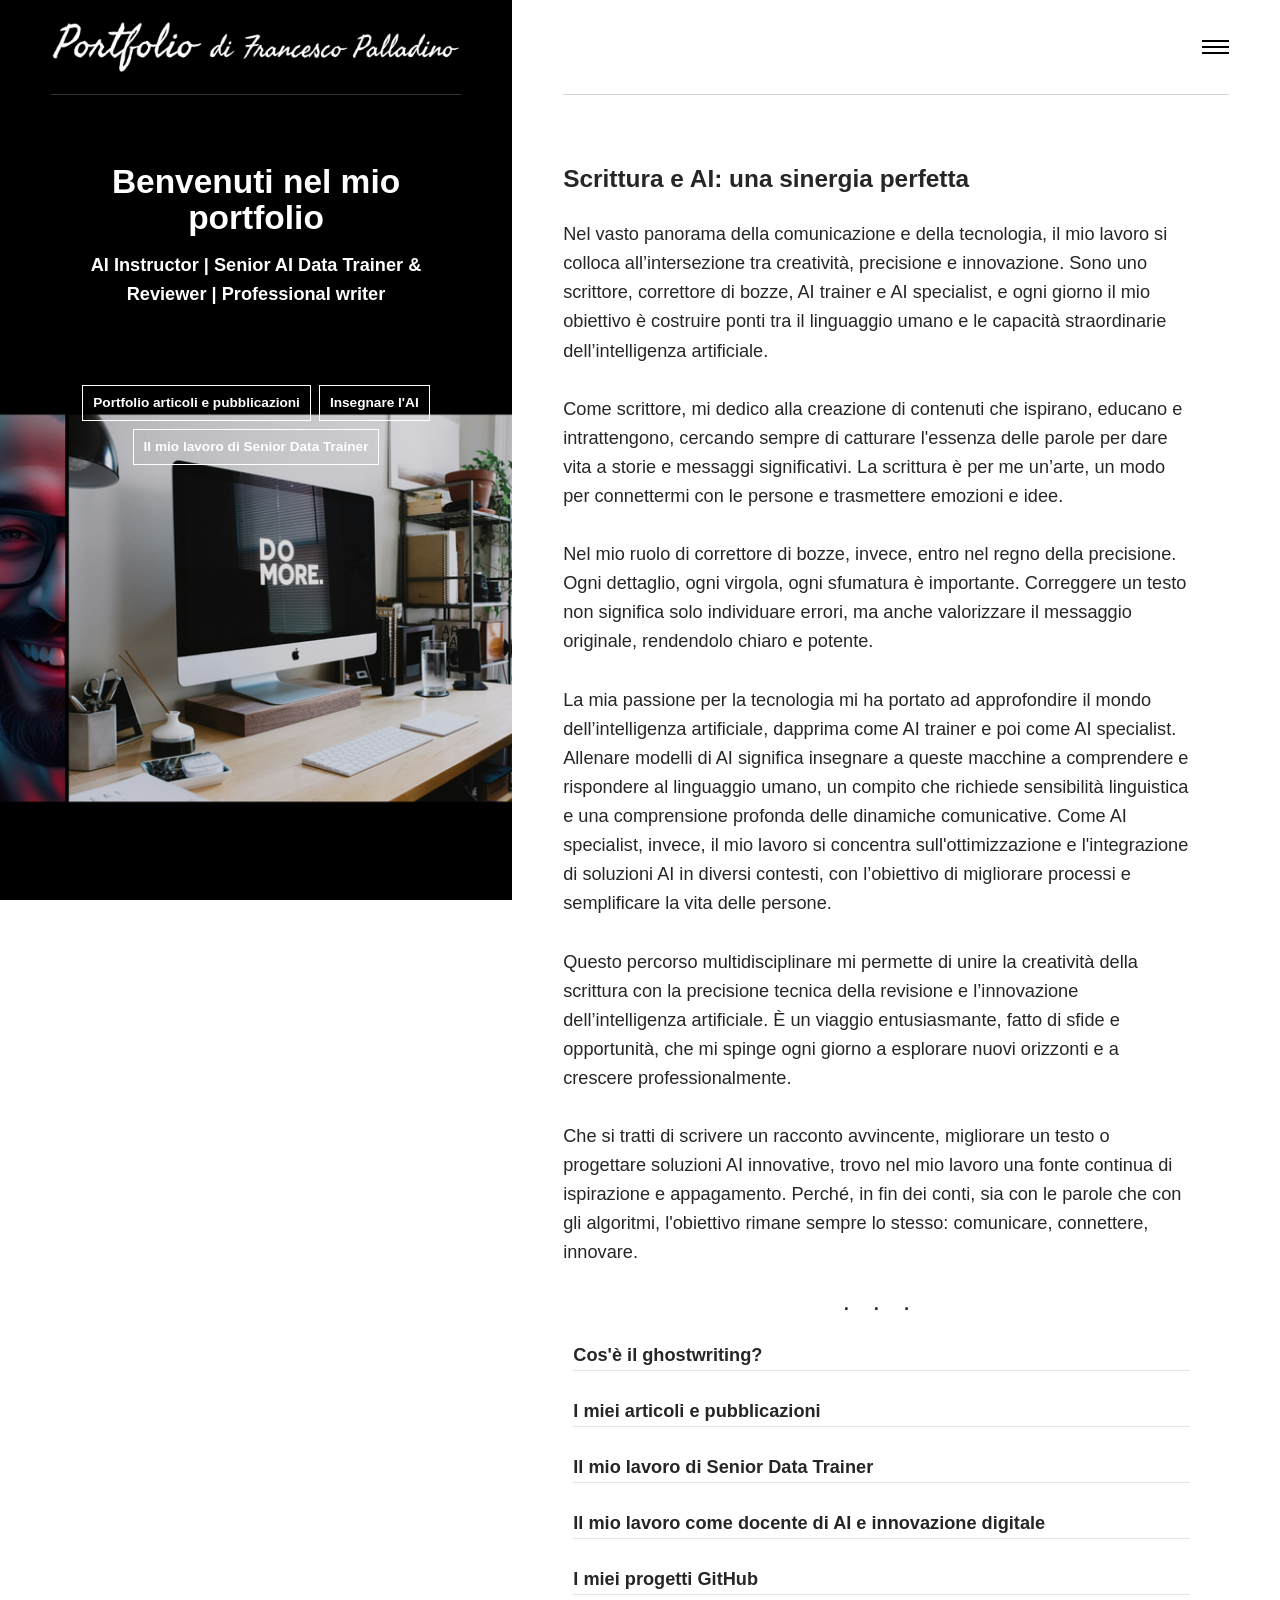
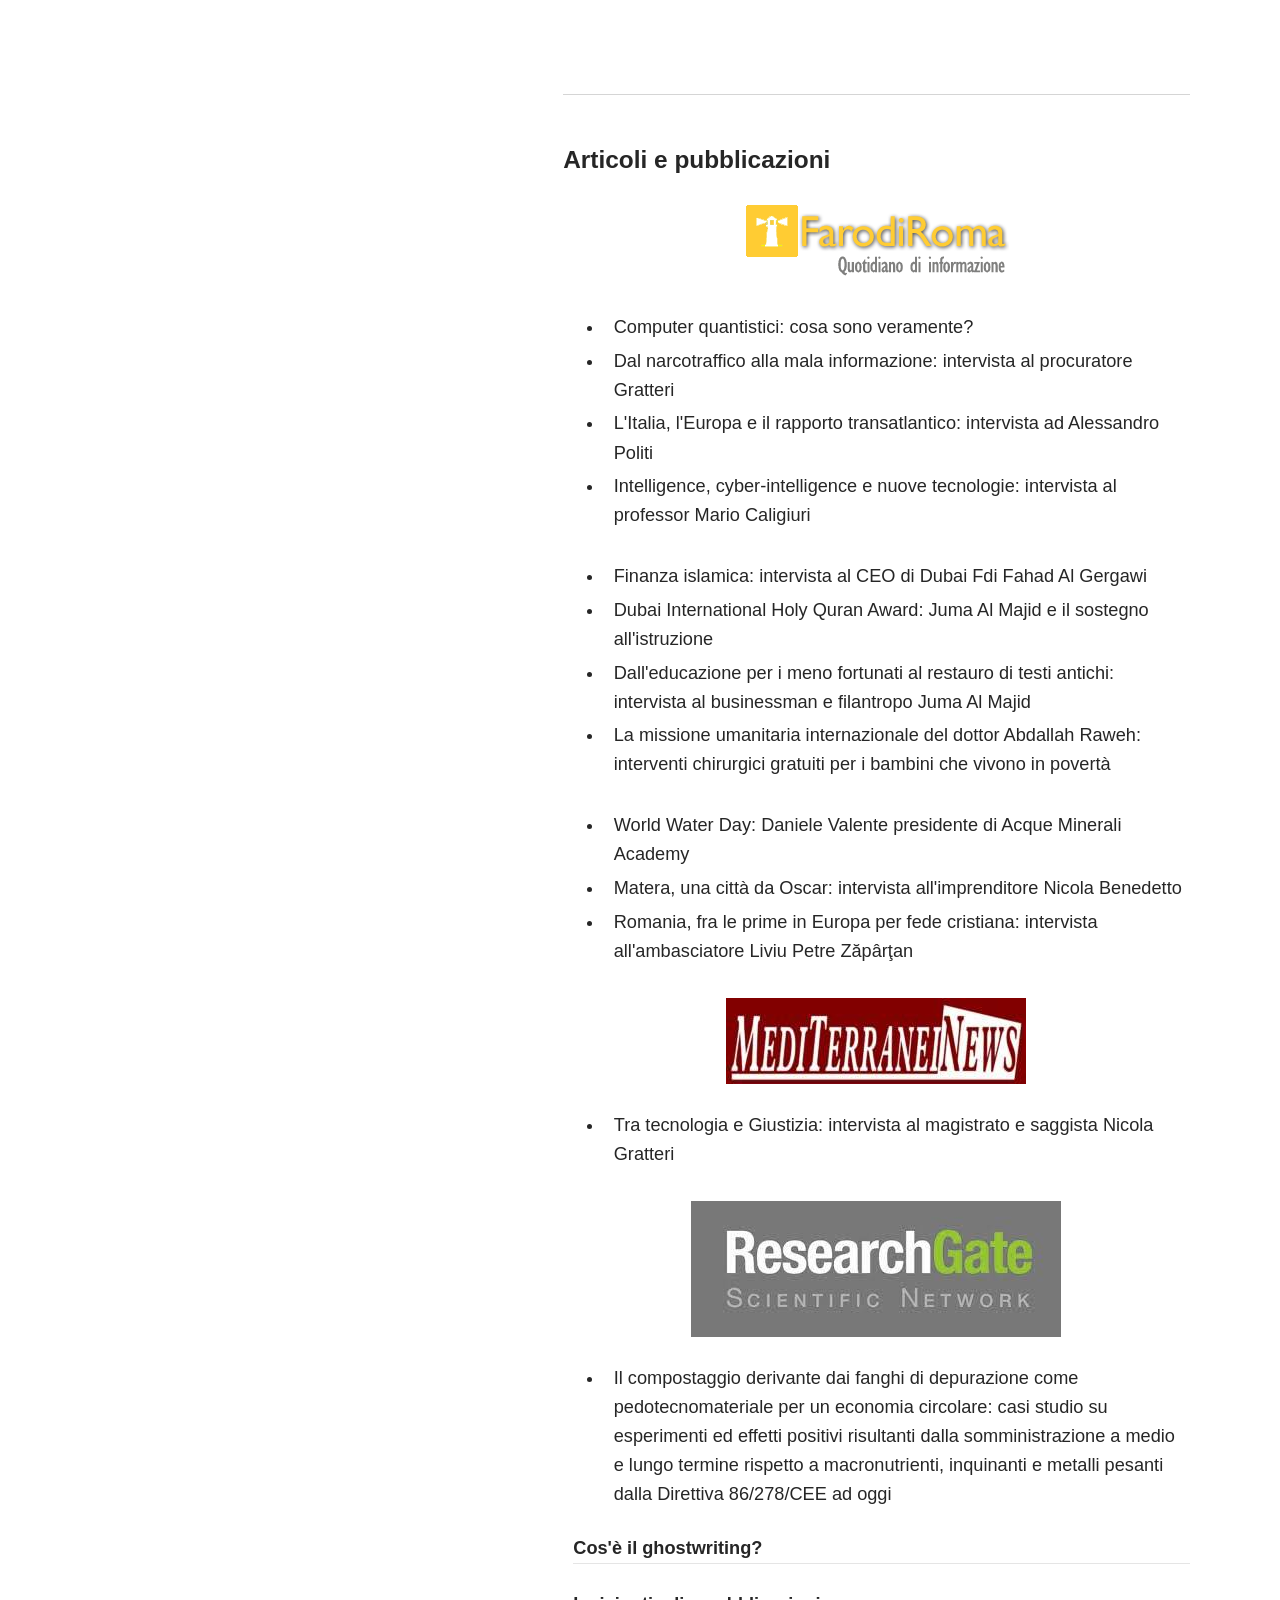
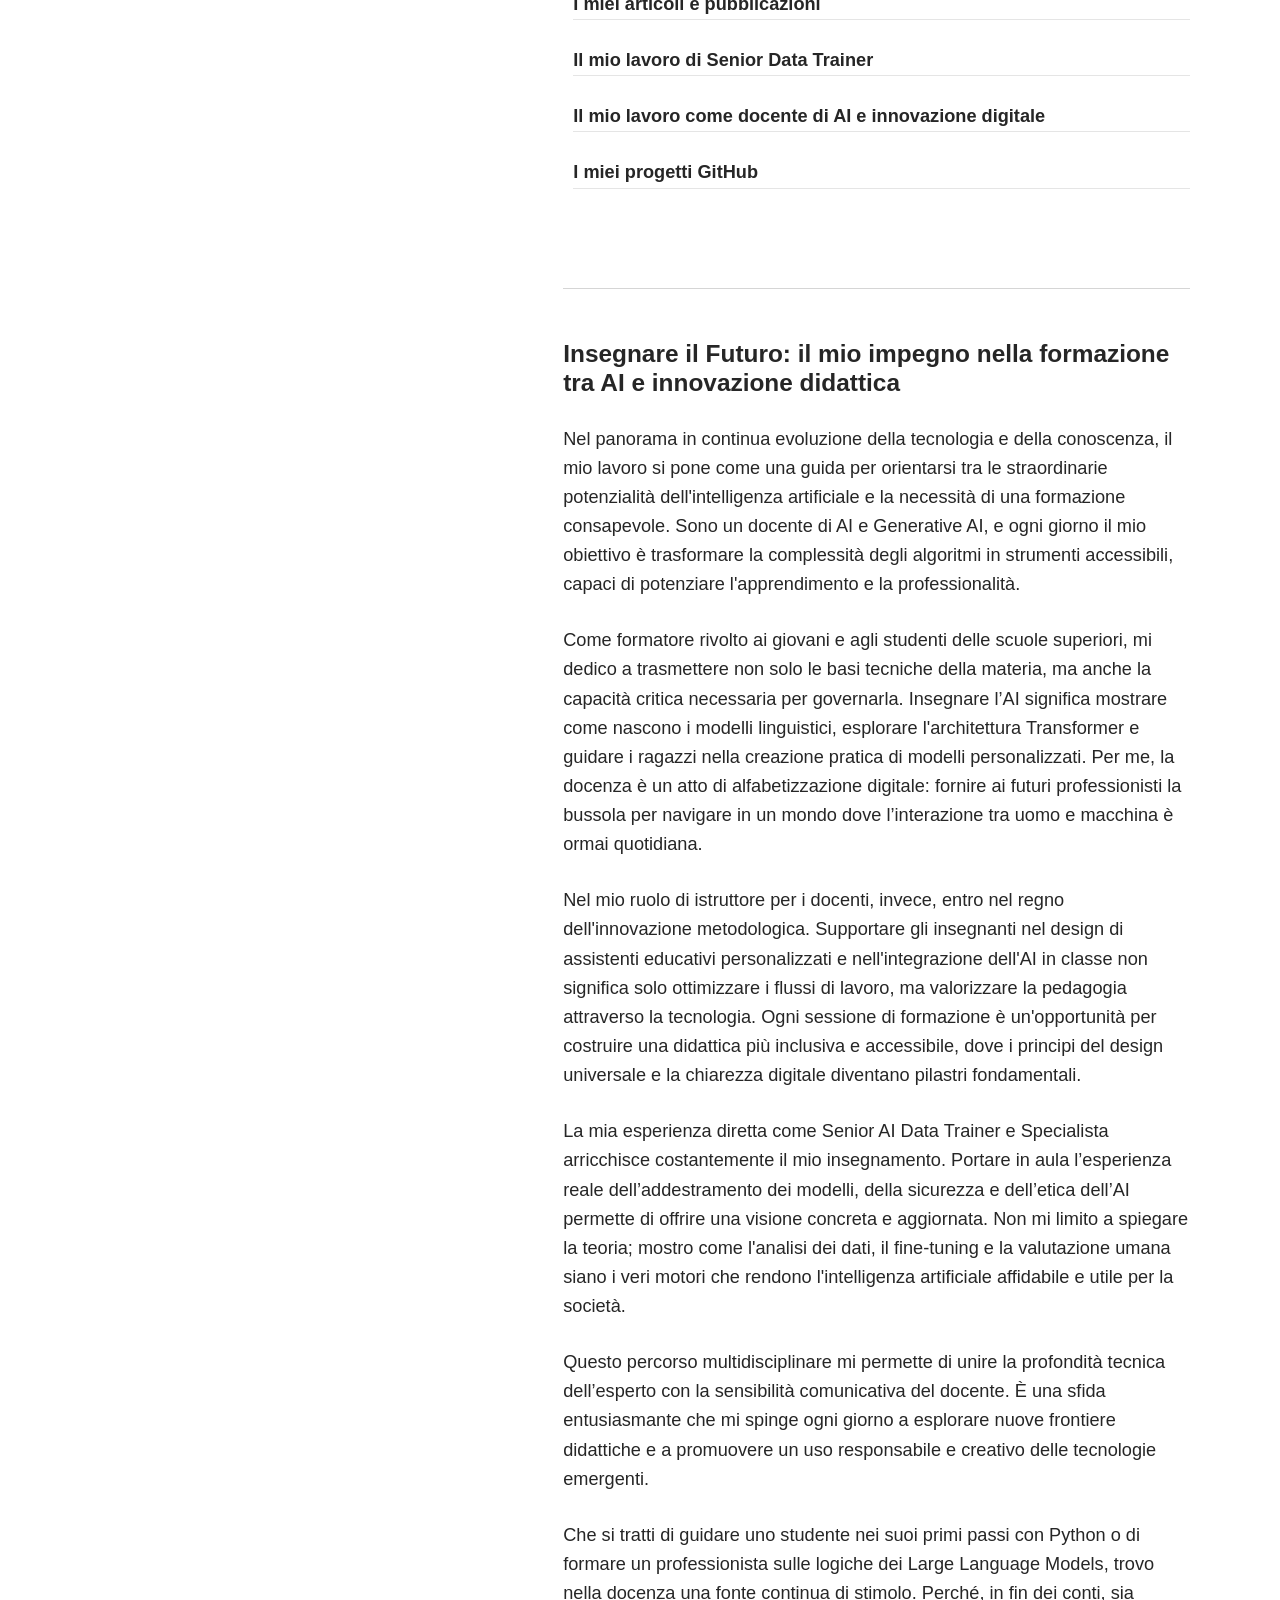
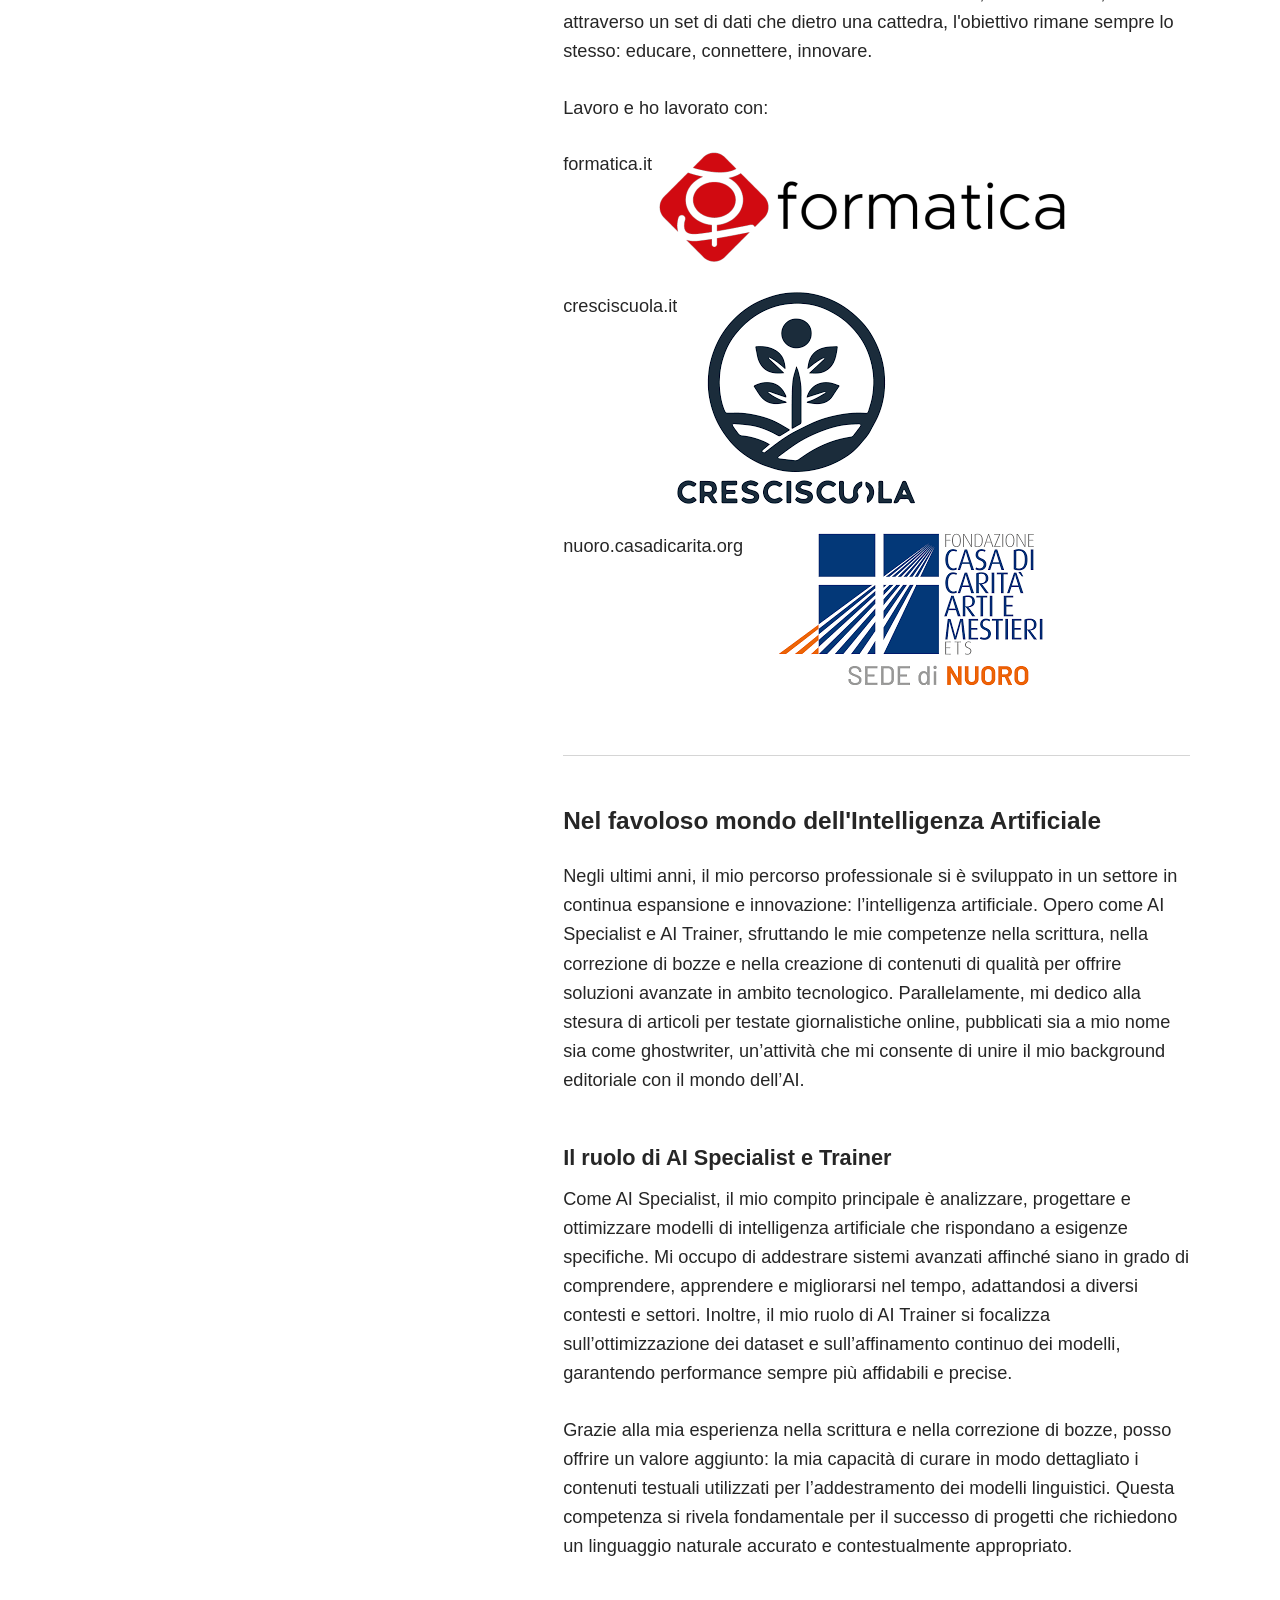
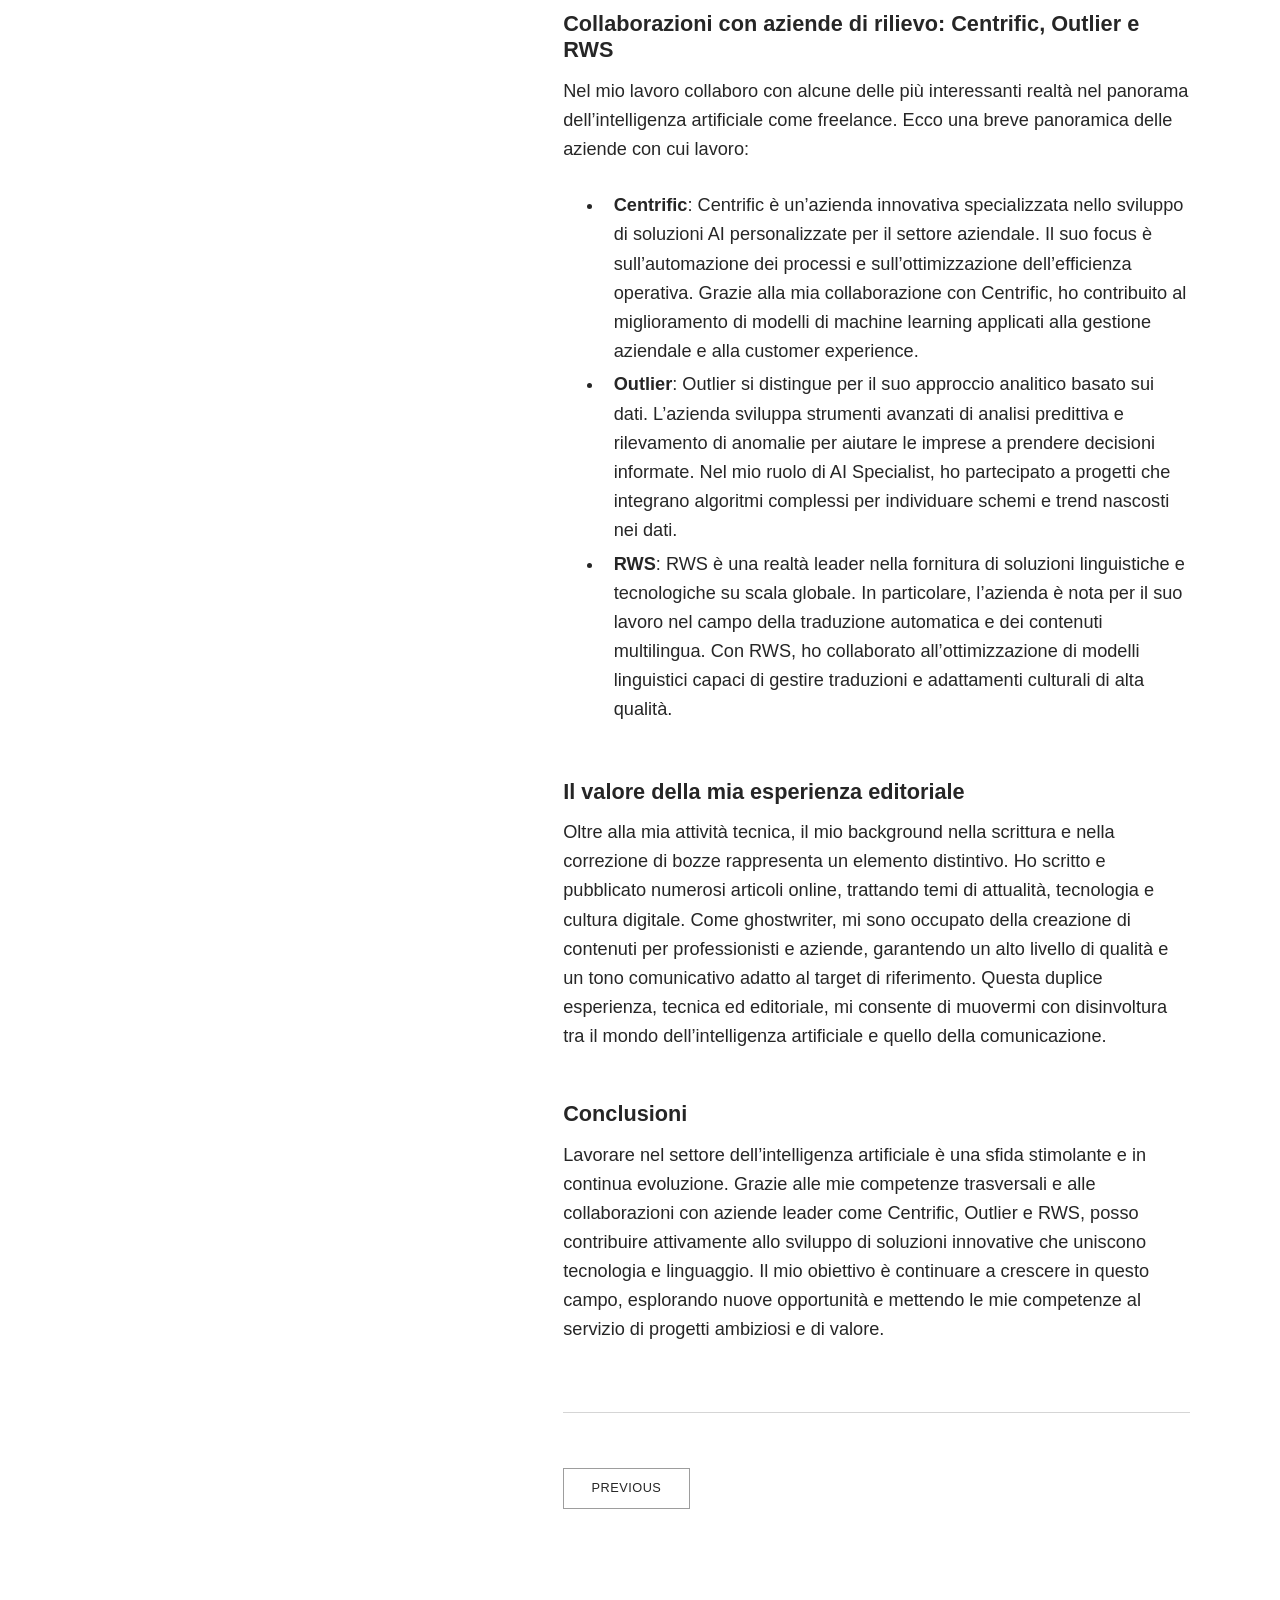
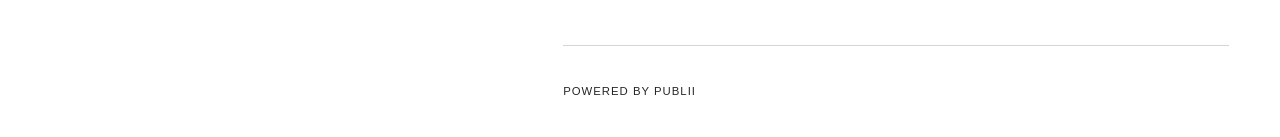
==== index.html @ 1627dfa4 "Updated from Publii" ====
<!DOCTYPE html><html lang="it"><head><meta charset="utf-8"><meta http-equiv="X-UA-Compatible" content="IE=edge"><meta name="viewport" content="width=device-width,initial-scale=1"><title>Portfolio Francesco Palladino</title><meta name="generator" content="Publii Open-Source CMS for Static Site"><link rel="canonical" href="https://francesco-palladino.github.io/francescopalladino/"><link rel="alternate" type="application/atom+xml" href="https://francesco-palladino.github.io/francescopalladino/feed.xml" title="Portfolio Francesco Palladino - RSS"><link rel="alternate" type="application/json" href="https://francesco-palladino.github.io/francescopalladino/feed.json" title="Portfolio Francesco Palladino - JSON"><meta property="og:title" content="Portfolio Francesco Palladino"><meta property="og:image" content="https://francesco-palladino.github.io/francescopalladino/media/website/Logo-2-1024x149.png"><meta property="og:image:width" content="1024"><meta property="og:image:height" content="149"><meta property="og:site_name" content="Portfolio Francesco Palladino"><meta property="og:description" content=""><meta property="og:url" content="https://francesco-palladino.github.io/francescopalladino/"><meta property="og:type" content="website"><link rel="next" href="https://francesco-palladino.github.io/francescopalladino/page/2/"><link rel="stylesheet" href="https://francesco-palladino.github.io/francescopalladino/assets/css/style.css?v=0205338bff85705026d9f8111a67255d"><script type="application/ld+json">{"@context":"http://schema.org","@type":"Organization","name":"Portfolio Francesco Palladino","logo":"https://francesco-palladino.github.io/francescopalladino/media/website/Logo-2-1024x149.png","url":"https://francesco-palladino.github.io/francescopalladino/"}</script><noscript><style>img[loading] {
                    opacity: 1;
                }</style></noscript><div class="gtranslate_wrapper"></div><script>window.gtranslateSettings = {"default_language":"it","native_language_names":true,"detect_browser_language":true,"languages":["it","en"],"wrapper_selector":".gtranslate_wrapper","switcher_horizontal_position":"right","float_switcher_open_direction":"left","alt_flags":{"en":"usa"}}</script><script src="https://cdn.gtranslate.net/widgets/latest/float.js" defer="defer"></script></head><body class="home-template"><div class="container js-container"><nav class="menu"><ul class="navbar__menu"><li><a href="https://francesco-palladino.github.io/francescopalladino/scrittura-e-ai-una-sinergia-perfetta-2.html" target="_self">Scrittura e AI: una sinergia perfetta</a></li><li><a href="https://francesco-palladino.github.io/francescopalladino/articoli.html" target="_self">Articoli e pubblicazioni</a></li></ul></nav><div class="container__content"><header class="top"><div class="top__item"><a class="logo" href="https://francesco-palladino.github.io/francescopalladino/"><img src="https://francesco-palladino.github.io/francescopalladino/media/website/Logo-2-1024x149.png" alt="Portfolio Francesco Palladino" width="1024" height="149"></a></div><div class="top__item top__item--right"><button class="menu-toggle js-menu-toggle" aria-label="Menu" aria-expanded="false"><span class="menu-toggle-box"><span class="menu-toggle-inner">Menu</span></span></button></div></header><main class="main"><div class="main__left"><figure class="hero"><img src="https://francesco-palladino.github.io/francescopalladino/media/website/bestie.png" srcset="https://francesco-palladino.github.io/francescopalladino/media/website/responsive/bestie-xs.png 300w, https://francesco-palladino.github.io/francescopalladino/media/website/responsive/bestie-sm.png 480w, https://francesco-palladino.github.io/francescopalladino/media/website/responsive/bestie-md.png 768w, https://francesco-palladino.github.io/francescopalladino/media/website/responsive/bestie-lg.png 1024w, https://francesco-palladino.github.io/francescopalladino/media/website/responsive/bestie-xl.png 1280w, https://francesco-palladino.github.io/francescopalladino/media/website/responsive/bestie-2xl.png 1600w" sizes="(min-width: 1800px) 50vw, (min-width: 900px) 40vw, 100vw" loading="eager" width="2600" height="3000" alt=""></figure><header><h1 class="align-center"><strong>Benvenuti nel mio portfolio</strong></h1><p class="align-center"><strong>AI Instructor | Senior AI Data Trainer &amp; Reviewer | Professional writer</strong></p><p class="align-center"> </p><div class="hero-btn-row"><a href="/articoli/" class="hero-outline-btn"><strong>Portfolio articoli e pubblicazioni</strong> </a><a href="/insegnare-il-futuro-il-mio-impegno-nella-formazione-tra-ai-e-innovazione-didattica/" class="hero-outline-btn"><strong>Insegnare l'AI</strong> </a><a href="/nel-favoloso-mondo-dellintelligenza-artificiale/" class="hero-outline-btn"><strong>Il mio lavoro di Senior Data Trainer</strong></a></div></header></div><div class="main__right feed"><div><article class="feed__item"><header><h2><a href="https://francesco-palladino.github.io/francescopalladino/scrittura-e-ai-una-sinergia-perfetta-2.html">Scrittura e AI: una sinergia perfetta</a></h2></header><p>Nel vasto panorama della comunicazione e della tecnologia, il mio lavoro si colloca all’intersezione tra creatività, precisione e innovazione. Sono uno scrittore, correttore di bozze, AI trainer e AI specialist, e ogni giorno il mio obiettivo è costruire ponti tra il linguaggio umano e le capacità straordinarie dell’intelligenza artificiale.<br><br>Come scrittore, mi dedico alla creazione di contenuti che ispirano, educano e intrattengono, cercando sempre di catturare l'essenza delle parole per dare vita a storie e messaggi significativi. La scrittura è per me un’arte, un modo per connettermi con le persone e trasmettere emozioni e idee.<br><br>Nel mio ruolo di correttore di bozze, invece, entro nel regno della precisione. Ogni dettaglio, ogni virgola, ogni sfumatura è importante. Correggere un testo non significa solo individuare errori, ma anche valorizzare il messaggio originale, rendendolo chiaro e potente.<br><br>La mia passione per la tecnologia mi ha portato ad approfondire il mondo dell’intelligenza artificiale, dapprima come AI trainer e poi come AI specialist. Allenare modelli di AI significa insegnare a queste macchine a comprendere e rispondere al linguaggio umano, un compito che richiede sensibilità linguistica e una comprensione profonda delle dinamiche comunicative. Come AI specialist, invece, il mio lavoro si concentra sull'ottimizzazione e l'integrazione di soluzioni AI in diversi contesti, con l’obiettivo di migliorare processi e semplificare la vita delle persone.<br><br>Questo percorso multidisciplinare mi permette di unire la creatività della scrittura con la precisione tecnica della revisione e l’innovazione dell’intelligenza artificiale. È un viaggio entusiasmante, fatto di sfide e opportunità, che mi spinge ogni giorno a esplorare nuovi orizzonti e a crescere professionalmente.<br><br>Che si tratti di scrivere un racconto avvincente, migliorare un testo o progettare soluzioni AI innovative, trovo nel mio lavoro una fonte continua di ispirazione e appagamento. Perché, in fin dei conti, sia con le parole che con gli algoritmi, l'obiettivo rimane sempre lo stesso: comunicare, connettere, innovare.</p><hr class="separator separator--dots"><div><div class="pubblicazioni-list"><ul><li><a href="/il-mondo-del-ghostwriting/">Cos'è il ghostwriting?</a></li><li><a href="/articoli/">I miei articoli e pubblicazioni</a></li><li><a href="/nel-favoloso-mondo-dellintelligenza-artificiale/">Il mio lavoro di Senior Data Trainer</a></li><li><a href="/insegnare-il-futuro-il-mio-impegno-nella-formazione-tra-ai-e-innovazione-didattica/">Il mio lavoro come docente di AI e innovazione digitale<li><a href="/progetti/">I miei progetti GitHub</a></li></a></li></ul></div></div></article><article class="feed__item"><header><h2><a href="https://francesco-palladino.github.io/francescopalladino/articoli.html">Articoli e pubblicazioni</a></h2></header><figure class="post__image post__image--center"><img loading="lazy" src="https://francesco-palladino.github.io/francescopalladino/media/posts/2/faro-2.png" height="84" width="266" alt="" sizes="(min-width: 1500px) calc(7.87vw + 610px), (min-width: 900px) calc(44.48vw + 68px), (min-width: 780px) calc(8vw + 604px), calc(84.35vw + 23px)" srcset="https://francesco-palladino.github.io/francescopalladino/media/posts/2/responsive/faro-2-xs.png 300w, https://francesco-palladino.github.io/francescopalladino/media/posts/2/responsive/faro-2-sm.png 480w, https://francesco-palladino.github.io/francescopalladino/media/posts/2/responsive/faro-2-md.png 768w"></figure><ul><li><a href="https://www.farodiroma.it/computer-quantistici-cosa-sono-veramente%e2%80%8b-di-margherita-chiara-immordino-tedesco-e-francesco-palladino/" target="_blank">Computer quantistici: cosa sono veramente?</a></li><li><a href="https://www.farodiroma.it/tecnologia-e-giustizia-dal-narcotraffico-alla-mala-informazione-intervista-al-procuratore-gratteri/" target="_blank">Dal narcotraffico alla mala informazione: intervista al procuratore Gratteri</a></li><li><a href="https://www.farodiroma.it/litalia-leuropa-ed-il-rapporto-transatlantico-intervista-al-professor-alessandro-politi/" target="_blank">L'Italia, l'Europa e il rapporto transatlantico: intervista ad Alessandro Politi</a></li><li><a href="https://www.farodiroma.it/il-web-l-intelligence-e-le-nuove-tecnologie/" target="_blank">Intelligence,&nbsp;cyber-intelligence e nuove tecnologie: intervista al professor Mario Caligiuri</a></li></ul><ul><li><a href="https://www.farodiroma.it/la-finanza-islamica-a-servizio-degli-ultimi-del-mondo-parla-il-ceo-di-dubai-fdi-fahad-al-gergawi-di-m-c-immordino-tedesco-e-f-palladino/" target="_blank">Finanza islamica: intervista al CEO di Dubai Fdi Fahad Al Gergawi</a></li><li><a href="https://www.farodiroma.it/dubai-international-holy-quran-award-juma-al-majid-nominato-personalita-dellanno/" target="_blank">Dubai International Holy Quran Award: Juma Al Majid e il sostegno all'istruzione</a></li><li><a href="https://www.farodiroma.it/dalleducazione-per-i-meno-fortunati-al-recupero-e-restauro-di-testi-antichi-limminente-visita-in-vaticano-di-juma-al-majid-di-margherita-chiara-immordino-tedesco-e-francesco-palladino/" target="_blank">Dall'educazione per i meno fortunati al restauro di testi antichi: intervista al businessman e filantropo Juma Al Majid</a></li><li><a href="https://www.farodiroma.it/ricordare-lincontro-tra-san-francesco-e-il-sultano-con-100-interventi-in-aiuto-dei-meno-fortunati-lincontro-fra-abdallah-raweh-e-papa-francesco/" target="_blank">La missione umanitaria internazionale del dottor&nbsp;Abdallah Raweh: interventi chirurgici gratuiti per i bambini che vivono in povertà</a></li></ul><ul><li><a href="https://www.farodiroma.it/verso-una-nuova-geolpolitica-dellacqua-intervisgta-con-daniele-valente-presidente-della-nuova-acque-minerali-academy/" target="_blank">World Water Day: Daniele Valente&nbsp;presidente di Acque Minerali Academy</a></li><li><a href="https://www.farodiroma.it/matera-2019-una-citta-da-oscar-intervista-allex-assessore-nicola-benedetto-sulle-prospettive-della-capitale-della-cultura/" target="_blank">Matera, una città da Oscar: intervista all'imprenditore Nicola Benedetto</a></li><li><a href="https://www.farodiroma.it/oggi-il-popolo-rumeno-e-fra-i-primi-in-europa-per-fede-cristiana-lambasciatore-liviu-petre-zapartan-racconta-la-visita-del-papa-di-m-c-immordino-tedesco/" target="_blank">Romania, fra le prime in Europa per fede cristiana: intervista all'ambasciatore Liviu Petre Zăpârţan</a></li></ul><figure class="post__image post__image--center"><img loading="lazy" src="https://francesco-palladino.github.io/francescopalladino/media/posts/2/logo-mediterraneinews-1-1-300x86.jpg" height="86" width="300" alt="" sizes="(min-width: 1500px) calc(7.87vw + 610px), (min-width: 900px) calc(44.48vw + 68px), (min-width: 780px) calc(8vw + 604px), calc(84.35vw + 23px)" srcset="https://francesco-palladino.github.io/francescopalladino/media/posts/2/responsive/logo-mediterraneinews-1-1-300x86-xs.jpg 300w, https://francesco-palladino.github.io/francescopalladino/media/posts/2/responsive/logo-mediterraneinews-1-1-300x86-sm.jpg 480w, https://francesco-palladino.github.io/francescopalladino/media/posts/2/responsive/logo-mediterraneinews-1-1-300x86-md.jpg 768w"></figure><ul><li><a href="https://mediterraneinews.it/2019/03/03/intervista-al-procuratore-gratteri-dal-narcotraffico-alla-mala-informazione-tra-tecnologia-e-giustizia/" target="_blank">Tra tecnologia e Giustizia: intervista al magistrato e saggista Nicola Gratteri</a></li></ul><figure class="post__image post__image--center"><img loading="lazy" src="https://francesco-palladino.github.io/francescopalladino/media/posts/2/images-3.jfif" height="136" width="370" alt=""></figure><ul><li><a href="https://www.researchgate.net/publication/[base64]" target="_blank">Il compostaggio derivante dai fanghi di depurazione come pedotecnomateriale per un economia circolare: casi studio su esperimenti ed effetti positivi risultanti dalla somministrazione a medio e lungo termine rispetto a macronutrienti, inquinanti e metalli pesanti dalla Direttiva 86/278/CEE ad oggi</a></li></ul><div><div class="pubblicazioni-list"><ul><li><a href="/il-mondo-del-ghostwriting/">Cos'è il ghostwriting?</a></li><li><a href="/articoli/">I miei articoli e pubblicazioni</a></li><li><a href="/nel-favoloso-mondo-dellintelligenza-artificiale/">Il mio lavoro di Senior Data Trainer</a></li><li><a href="/insegnare-il-futuro-il-mio-impegno-nella-formazione-tra-ai-e-innovazione-didattica/">Il mio lavoro come docente di AI e innovazione digitale<li><a href="/progetti/">I miei progetti GitHub</a></li></a></li></ul></div></div></article><article class="feed__item"><header><h2><a href="https://francesco-palladino.github.io/francescopalladino/insegnare-il-futuro-il-mio-impegno-nella-formazione-tra-ai-e-innovazione-didattica.html">Insegnare il Futuro: il mio impegno nella formazione tra AI e innovazione didattica</a></h2></header><p id="p-rc_366bda677b21f158-25" data-path-to-node="2"><span data-path-to-node="2,1"><span class="citation-27">Nel panorama in continua evoluzione della tecnologia e della conoscenza, il mio lavoro si pone come una guida per orientarsi tra le straordinarie potenzialità dell'intelligenza artificiale e la necessità di una formazione consapevole</span></span><span data-path-to-node="2,3">. </span><span data-path-to-node="2,5"><span class="citation-26">Sono un docente di AI e Generative AI, e ogni giorno il mio obiettivo è trasformare la complessità degli algoritmi in strumenti accessibili, capaci di potenziare l'apprendimento e la professionalità</span></span><span data-path-to-node="2,7">.</span></p><p data-path-to-node="2"><span data-path-to-node="3,1"><span class="citation-25">Come formatore rivolto ai giovani e agli studenti delle scuole superiori, mi dedico a trasmettere non solo le basi tecniche della materia, ma anche la capacità critica necessaria per governarla</span></span><span data-path-to-node="3,3">. </span><span data-path-to-node="3,5"><span class="citation-24">Insegnare l’AI significa mostrare come nascono i modelli linguistici, esplorare l'architettura Transformer e guidare i ragazzi nella creazione pratica di modelli personalizzati</span></span><span data-path-to-node="3,7">. </span><span data-path-to-node="3,9"><span class="citation-23">Per me, la docenza è un atto di alfabetizzazione digitale: fornire ai futuri professionisti la bussola per navigare in un mondo dove l’interazione tra uomo e macchina è ormai quotidiana</span></span><span data-path-to-node="3,11">.</span></p><p data-path-to-node="2"><span data-path-to-node="4,1"><span class="citation-22">Nel mio ruolo di istruttore per i docenti, invece, entro nel regno dell'innovazione metodologica</span></span><span data-path-to-node="4,3">. </span><span data-path-to-node="4,5"><span class="citation-21">Supportare gli insegnanti nel design di assistenti educativi personalizzati e nell'integrazione dell'AI in classe non significa solo ottimizzare i flussi di lavoro, ma valorizzare la pedagogia attraverso la tecnologia</span></span><span data-path-to-node="4,7">. </span><span data-path-to-node="4,9"><span class="citation-20">Ogni sessione di formazione è un'opportunità per costruire una didattica più inclusiva e accessibile, dove i principi del design universale e la chiarezza digitale diventano pilastri fondamentali</span></span><span data-path-to-node="4,11">.</span></p><p data-path-to-node="2"><span data-path-to-node="5,1"><span class="citation-19">La mia esperienza diretta come Senior AI Data Trainer e Specialista arricchisce costantemente il mio insegnamento</span></span><span data-path-to-node="5,3">. </span><span data-path-to-node="5,5"><span class="citation-18">Portare in aula l’esperienza reale dell’addestramento dei modelli, della sicurezza e dell’etica dell’AI permette di offrire una visione concreta e aggiornata</span></span><span data-path-to-node="5,7">. </span><span data-path-to-node="5,9"><span class="citation-17">Non mi limito a spiegare la teoria; mostro come l'analisi dei dati, il fine-tuning e la valutazione umana siano i veri motori che rendono l'intelligenza artificiale affidabile e utile per la società</span></span><span data-path-to-node="5,11">.</span></p><p data-path-to-node="2"><span data-path-to-node="6,1"><span class="citation-16">Questo percorso multidisciplinare mi permette di unire la profondità tecnica dell’esperto con la sensibilità comunicativa del docente</span></span><span data-path-to-node="6,3">. </span><span data-path-to-node="6,5"><span class="citation-15">È una sfida entusiasmante che mi spinge ogni giorno a esplorare nuove frontiere didattiche e a promuovere un uso responsabile e creativo delle tecnologie emergenti</span></span><span data-path-to-node="6,7">.</span></p><p data-path-to-node="2"><span data-path-to-node="7,1"><span class="citation-14">Che si tratti di guidare uno studente nei suoi primi passi con Python o di formare un professionista sulle logiche dei Large Language Models, trovo nella docenza una fonte continua di stimolo</span></span><span data-path-to-node="7,3">. Perché, in fin dei conti, sia attraverso un set di dati che dietro una cattedra, l'obiettivo rimane sempre lo stesso: educare, connettere, innovare.</span></p><p data-path-to-node="2">Lavoro e ho lavorato con:</p><figure class="post__image"><a href="https://formatica.it/" target="_blank" rel="noopener noreferrer">formatica.it</a><img loading="lazy" src="https://francesco-palladino.github.io/francescopalladino/media/posts/9/logo_formatica.png" alt="" width="419" height="115" sizes="(min-width: 1500px) calc(7.87vw + 610px), (min-width: 900px) calc(44.48vw + 68px), (min-width: 780px) calc(8vw + 604px), calc(84.35vw + 23px)" srcset="https://francesco-palladino.github.io/francescopalladino/media/posts/9/responsive/logo_formatica-xs.png 300w, https://francesco-palladino.github.io/francescopalladino/media/posts/9/responsive/logo_formatica-sm.png 480w, https://francesco-palladino.github.io/francescopalladino/media/posts/9/responsive/logo_formatica-md.png 768w"></figure><figure class="post__image"><a href="https://cresciscuola.it/" target="_blank" rel="noopener noreferrer">cresciscuola.it</a><img loading="lazy" src="https://francesco-palladino.github.io/francescopalladino/media/posts/9/images.png" alt="" width="238" height="212" sizes="(min-width: 1500px) calc(7.87vw + 610px), (min-width: 900px) calc(44.48vw + 68px), (min-width: 780px) calc(8vw + 604px), calc(84.35vw + 23px)" srcset="https://francesco-palladino.github.io/francescopalladino/media/posts/9/responsive/images-xs.png 300w, https://francesco-palladino.github.io/francescopalladino/media/posts/9/responsive/images-sm.png 480w, https://francesco-palladino.github.io/francescopalladino/media/posts/9/responsive/images-md.png 768w">    </figure><figure class="post__image"><a href="https://www.nuoro.casadicarita.org/" target="_blank" rel="noopener noreferrer">nuoro.casadicarita.org</a><span style="font-size: inherit;"> </span><img loading="lazy" style="font-size: inherit;" src="https://francesco-palladino.github.io/francescopalladino/media/posts/9/images-1.png" alt="" width="325" height="155" sizes="(min-width: 1500px) calc(7.87vw + 610px), (min-width: 900px) calc(44.48vw + 68px), (min-width: 780px) calc(8vw + 604px), calc(84.35vw + 23px)" srcset="https://francesco-palladino.github.io/francescopalladino/media/posts/9/responsive/images-1-xs.png 300w, https://francesco-palladino.github.io/francescopalladino/media/posts/9/responsive/images-1-sm.png 480w, https://francesco-palladino.github.io/francescopalladino/media/posts/9/responsive/images-1-md.png 768w"></figure></article><article class="feed__item"><header><h2><a href="https://francesco-palladino.github.io/francescopalladino/nel-favoloso-mondo-dellintelligenza-artificiale.html">Nel favoloso mondo dell&#x27;Intelligenza Artificiale</a></h2></header><p>Negli ultimi anni, il mio percorso professionale si è sviluppato in un settore in continua espansione e innovazione: l’intelligenza artificiale. Opero come AI Specialist e AI Trainer, sfruttando le mie competenze nella scrittura, nella correzione di bozze e nella creazione di contenuti di qualità per offrire soluzioni avanzate in ambito tecnologico. Parallelamente, mi dedico alla stesura di articoli per testate giornalistiche online, pubblicati sia a mio nome sia come ghostwriter, un’attività che mi consente di unire il mio background editoriale con il mondo dell’AI.</p><h3 class="wp-block-heading">Il ruolo di AI Specialist e Trainer</h3><p>Come AI Specialist, il mio compito principale è analizzare, progettare e ottimizzare modelli di intelligenza artificiale che rispondano a esigenze specifiche. Mi occupo di addestrare sistemi avanzati affinché siano in grado di comprendere, apprendere e migliorarsi nel tempo, adattandosi a diversi contesti e settori. Inoltre, il mio ruolo di AI Trainer si focalizza sull’ottimizzazione dei dataset e sull’affinamento continuo dei modelli, garantendo performance sempre più affidabili e precise.</p><p>Grazie alla mia esperienza nella scrittura e nella correzione di bozze, posso offrire un valore aggiunto: la mia capacità di curare in modo dettagliato i contenuti testuali utilizzati per l’addestramento dei modelli linguistici. Questa competenza si rivela fondamentale per il successo di progetti che richiedono un linguaggio naturale accurato e contestualmente appropriato.</p><h3 class="wp-block-heading">Collaborazioni con aziende di rilievo: Centrific, Outlier e RWS</h3><p>Nel mio lavoro collaboro con alcune delle più interessanti realtà nel panorama dell’intelligenza artificiale come freelance. Ecco una breve panoramica delle aziende con cui lavoro:</p><ul class="wp-block-list"><li><strong>Centrific</strong>: Centrific è un’azienda innovativa specializzata nello sviluppo di soluzioni AI personalizzate per il settore aziendale. Il suo focus è sull’automazione dei processi e sull’ottimizzazione dell’efficienza operativa. Grazie alla mia collaborazione con Centrific, ho contribuito al miglioramento di modelli di machine learning applicati alla gestione aziendale e alla customer experience.</li><li><strong>Outlier</strong>: Outlier si distingue per il suo approccio analitico basato sui dati. L’azienda sviluppa strumenti avanzati di analisi predittiva e rilevamento di anomalie per aiutare le imprese a prendere decisioni informate. Nel mio ruolo di AI Specialist, ho partecipato a progetti che integrano algoritmi complessi per individuare schemi e trend nascosti nei dati.</li><li><strong>RWS</strong>: RWS è una realtà leader nella fornitura di soluzioni linguistiche e tecnologiche su scala globale. In particolare, l’azienda è nota per il suo lavoro nel campo della traduzione automatica e dei contenuti multilingua. Con RWS, ho collaborato all’ottimizzazione di modelli linguistici capaci di gestire traduzioni e adattamenti culturali di alta qualità.</li></ul><h3 class="wp-block-heading">Il valore della mia esperienza editoriale</h3><p>Oltre alla mia attività tecnica, il mio background nella scrittura e nella correzione di bozze rappresenta un elemento distintivo. Ho scritto e pubblicato numerosi articoli online, trattando temi di attualità, tecnologia e cultura digitale. Come ghostwriter, mi sono occupato della creazione di contenuti per professionisti e aziende, garantendo un alto livello di qualità e un tono comunicativo adatto al target di riferimento. Questa duplice esperienza, tecnica ed editoriale, mi consente di muovermi con disinvoltura tra il mondo dell’intelligenza artificiale e quello della comunicazione.</p><h3 class="wp-block-heading">Conclusioni</h3><p>Lavorare nel settore dell’intelligenza artificiale è una sfida stimolante e in continua evoluzione. Grazie alle mie competenze trasversali e alle collaborazioni con aziende leader come Centrific, Outlier e RWS, posso contribuire attivamente allo sviluppo di soluzioni innovative che uniscono tecnologia e linguaggio. Il mio obiettivo è continuare a crescere in questo campo, esplorando nuove opportunità e mettendo le mie competenze al servizio di progetti ambiziosi e di valore.</p></article><nav class="pagination desc"><a href="https://francesco-palladino.github.io/francescopalladino/page/2/" class="btn">Previous</a></nav></div></div></main><footer class="footer"><div class="footer__copyright">Powered by Publii</div></footer></div></div><script defer="defer" src="https://francesco-palladino.github.io/francescopalladino/assets/js/scripts.min.js?v=1ea8317abae2e05fa2a65ed7bbff7ba7"></script><script>var images = document.querySelectorAll('img[loading]');

        for (var i = 0; i < images.length; i++) {
            if (images[i].complete) {
                images[i].classList.add('is-loaded');
            } else {
                images[i].addEventListener('load', function () {
                    this.classList.add('is-loaded');
                }, false);
            }
        }</script></body></html>
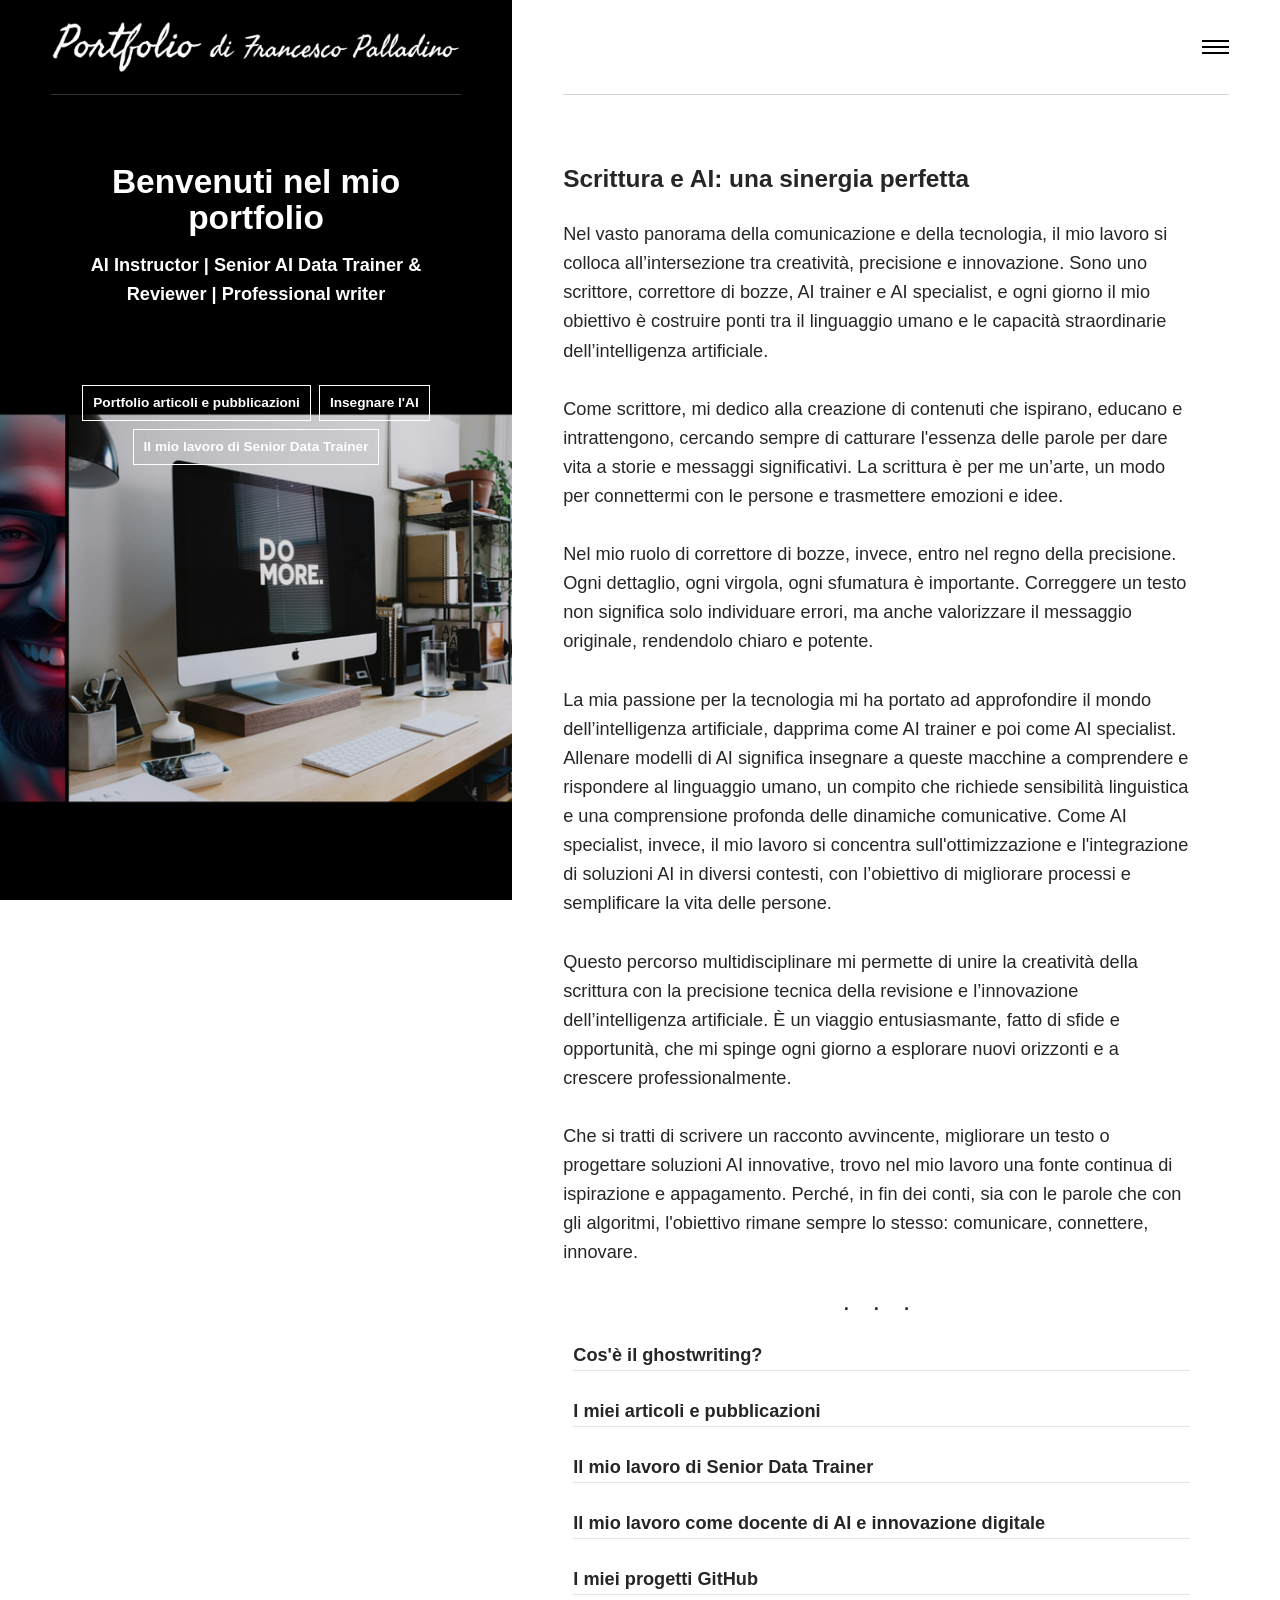
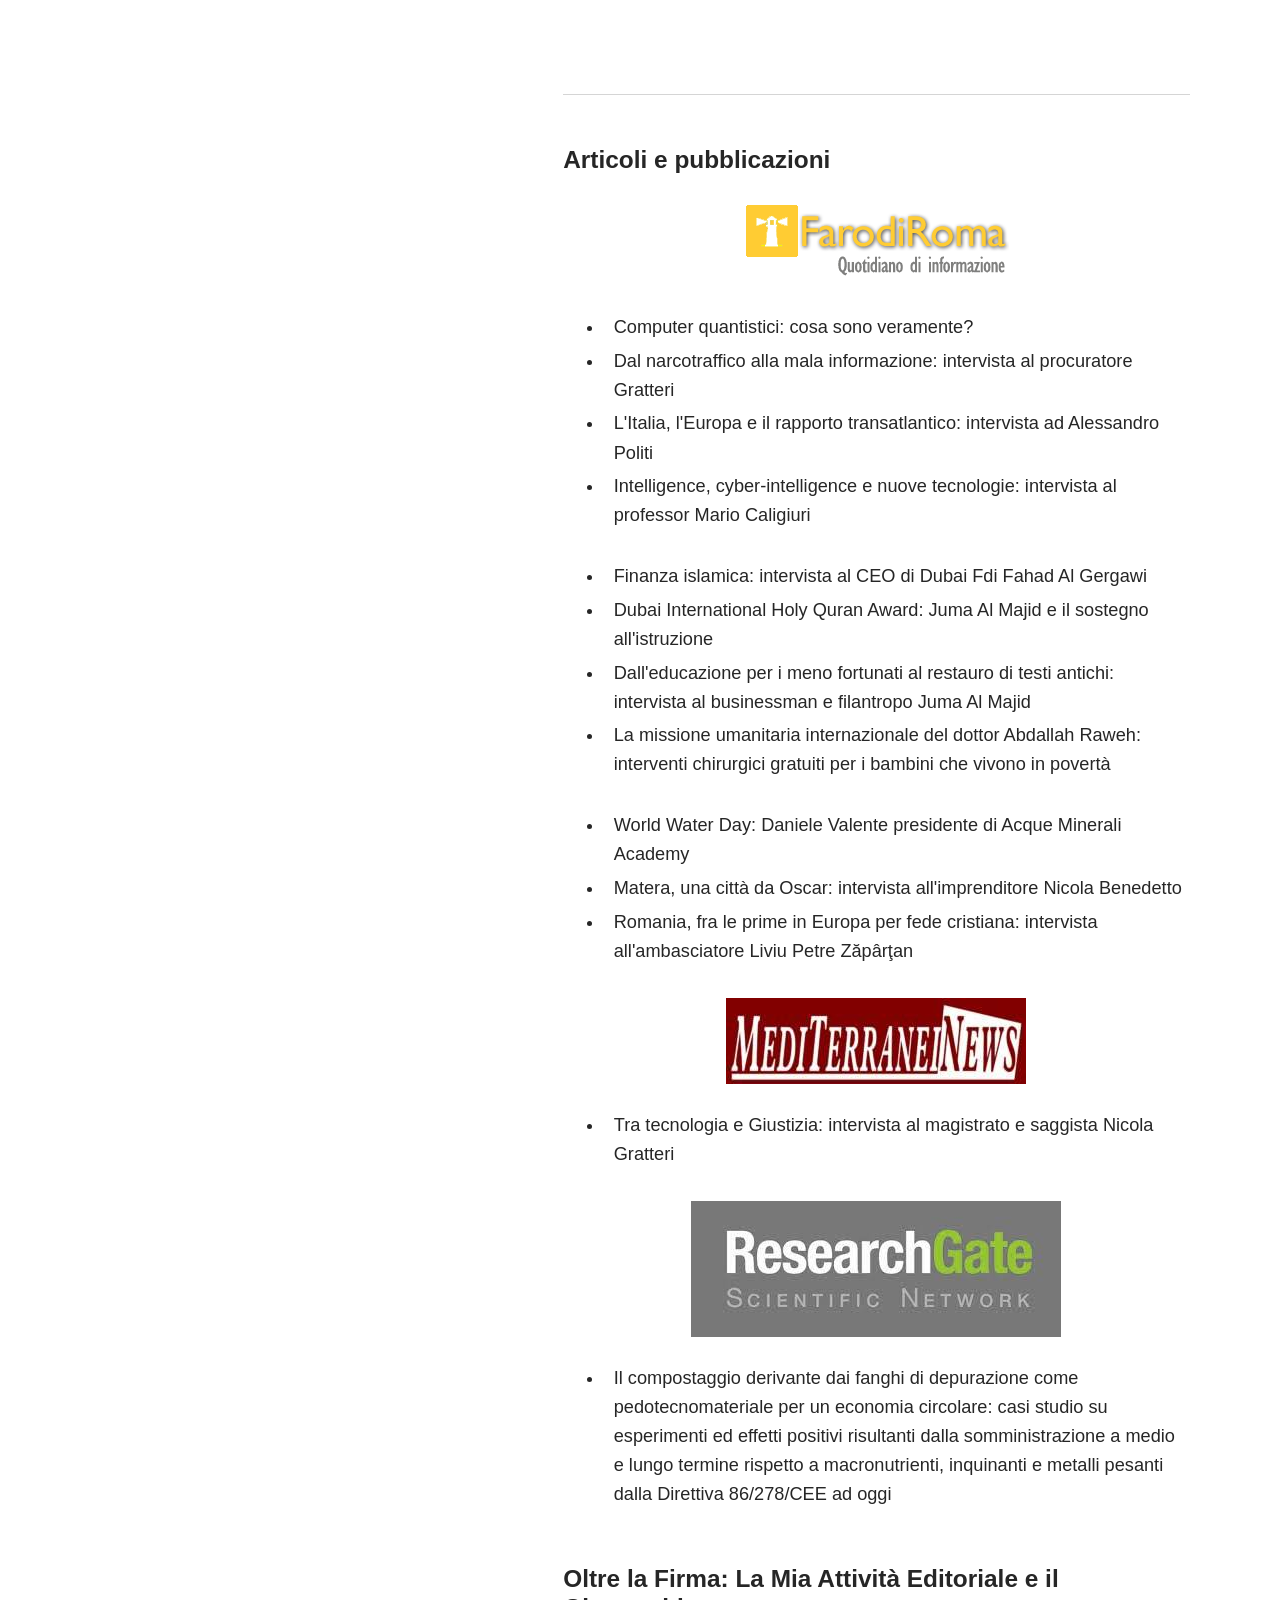
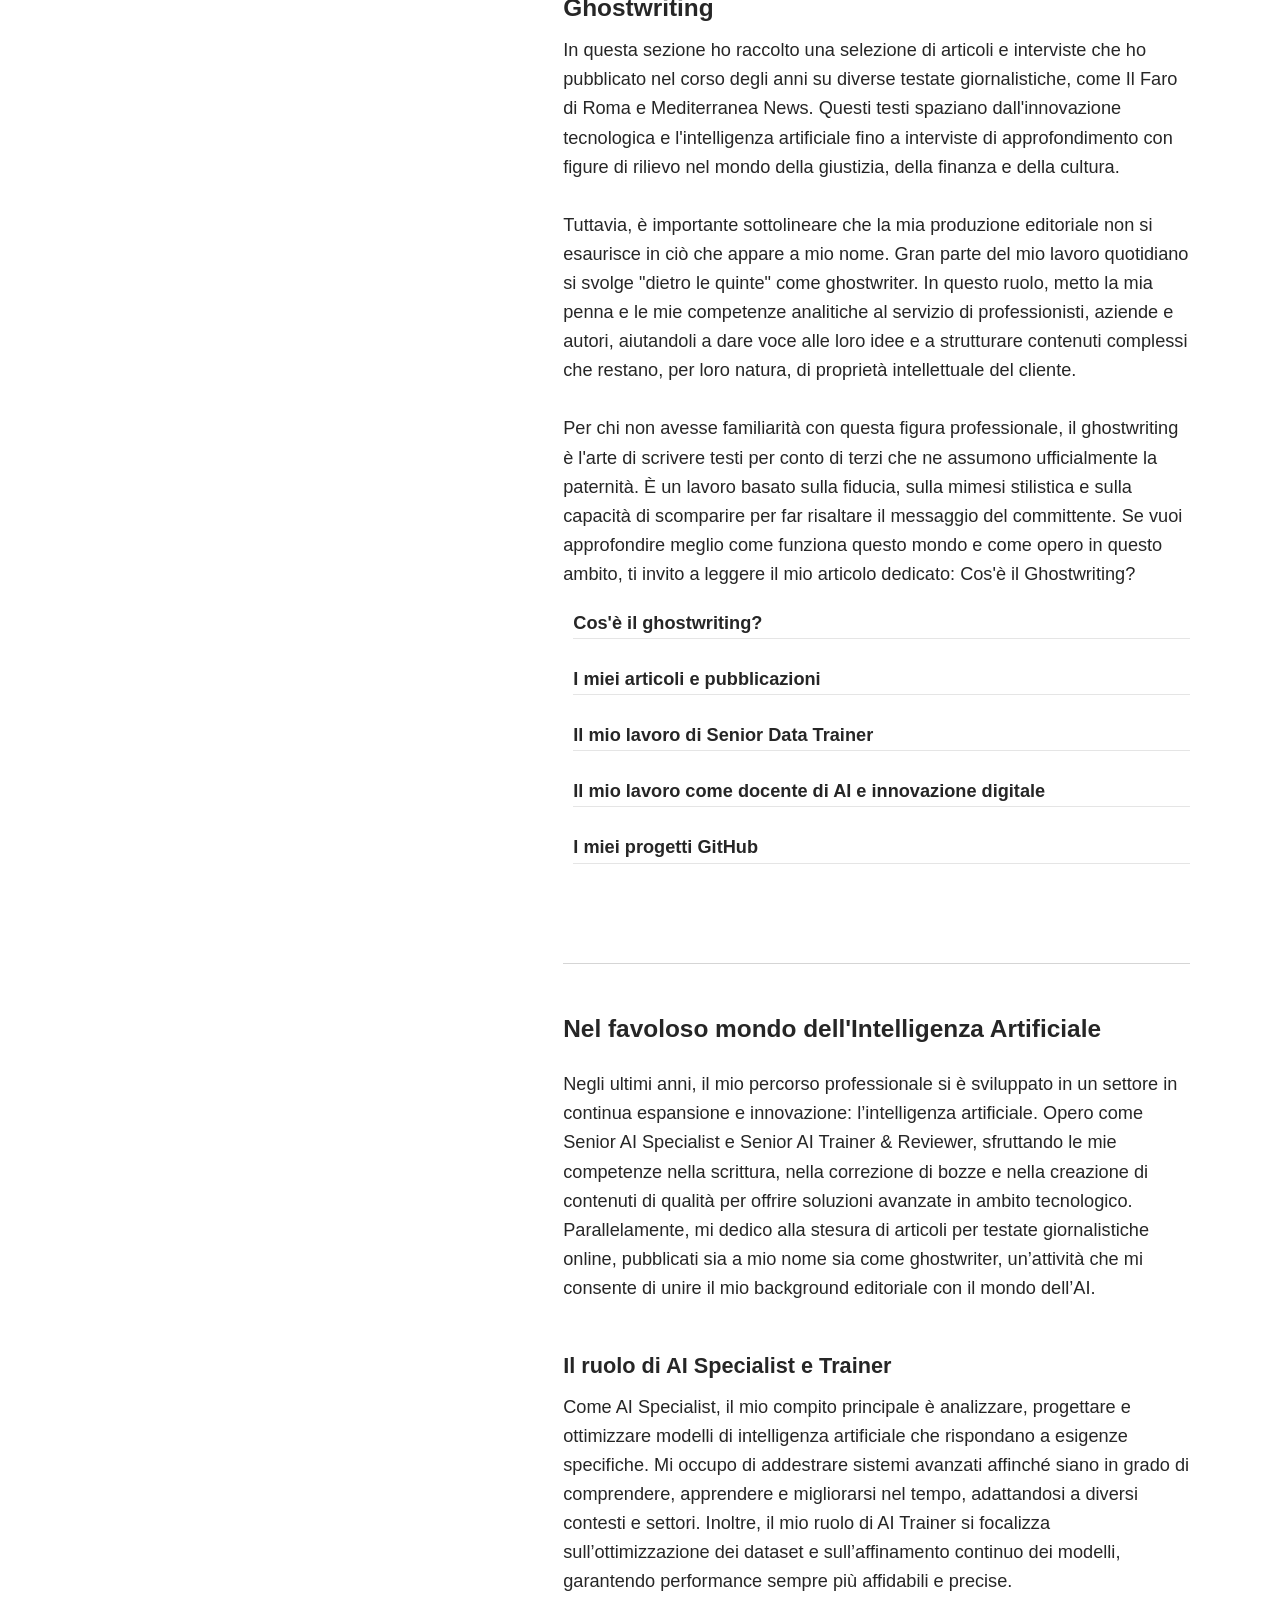
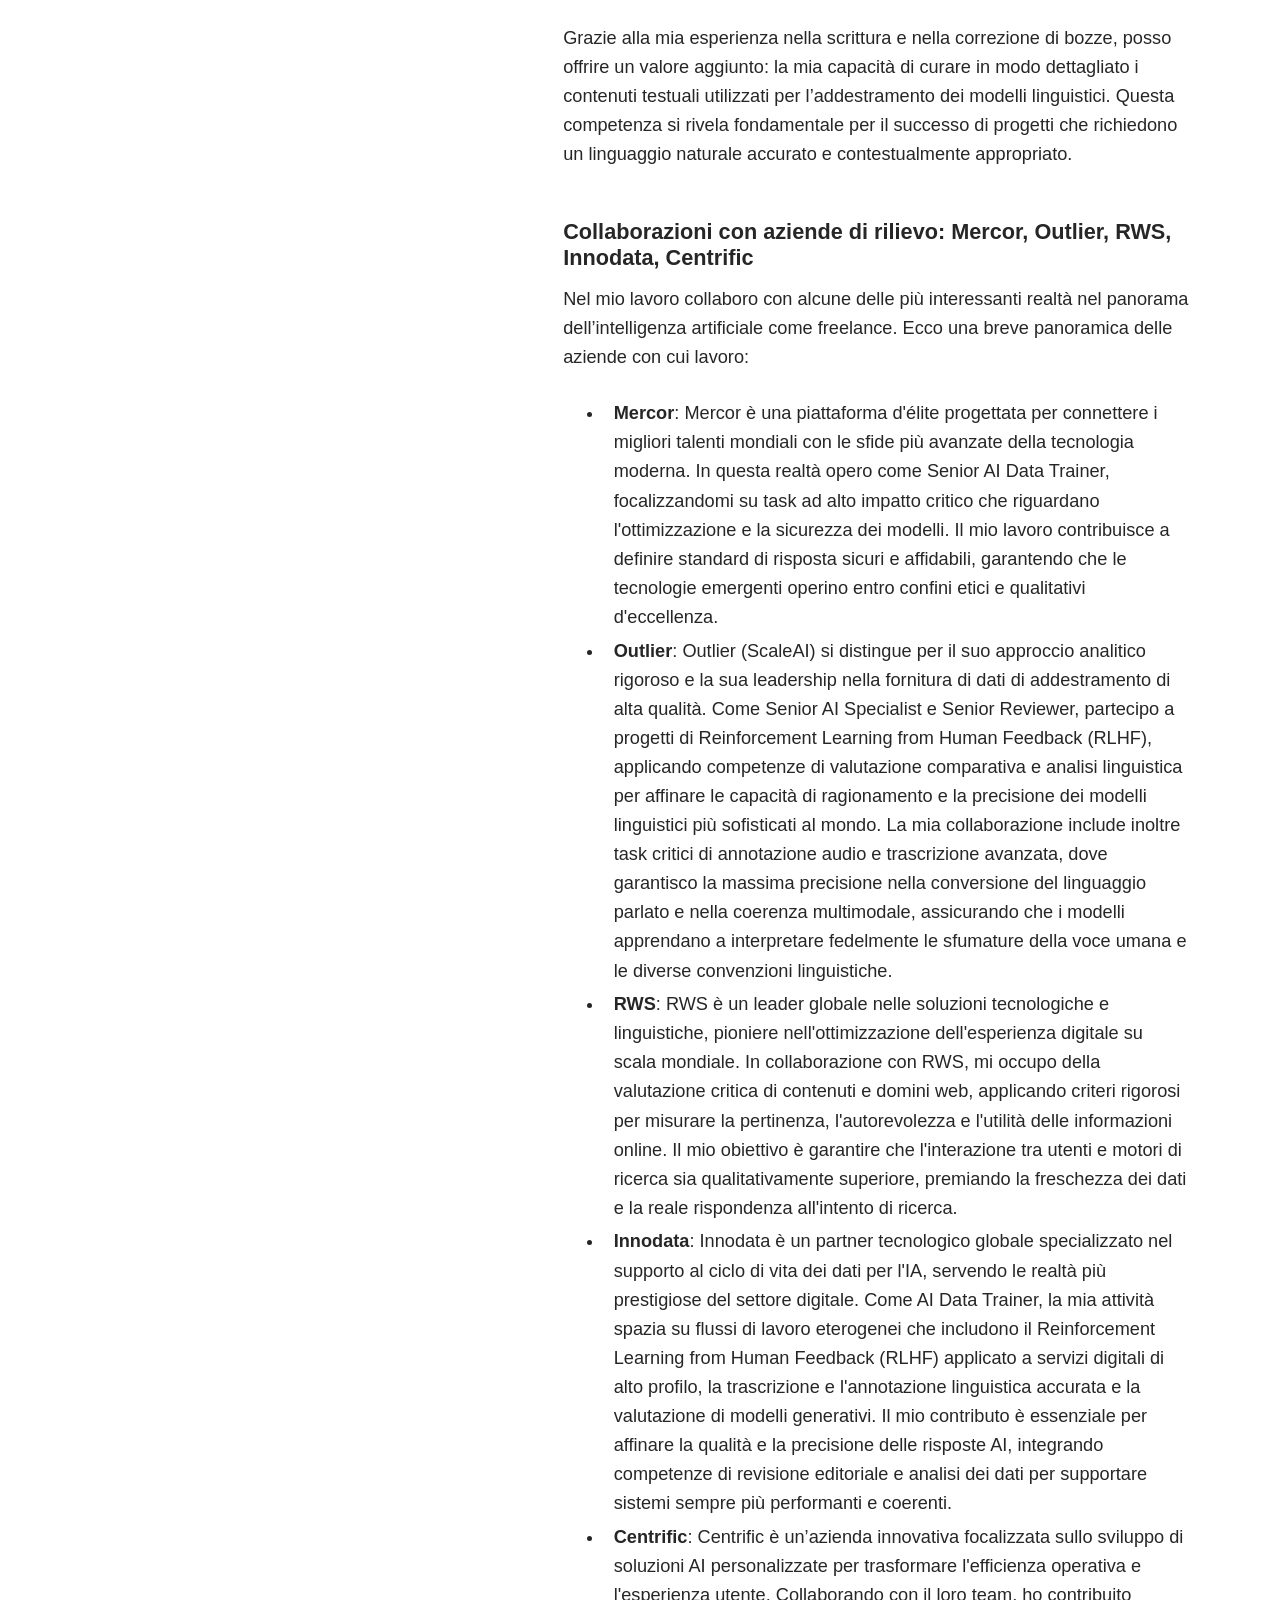
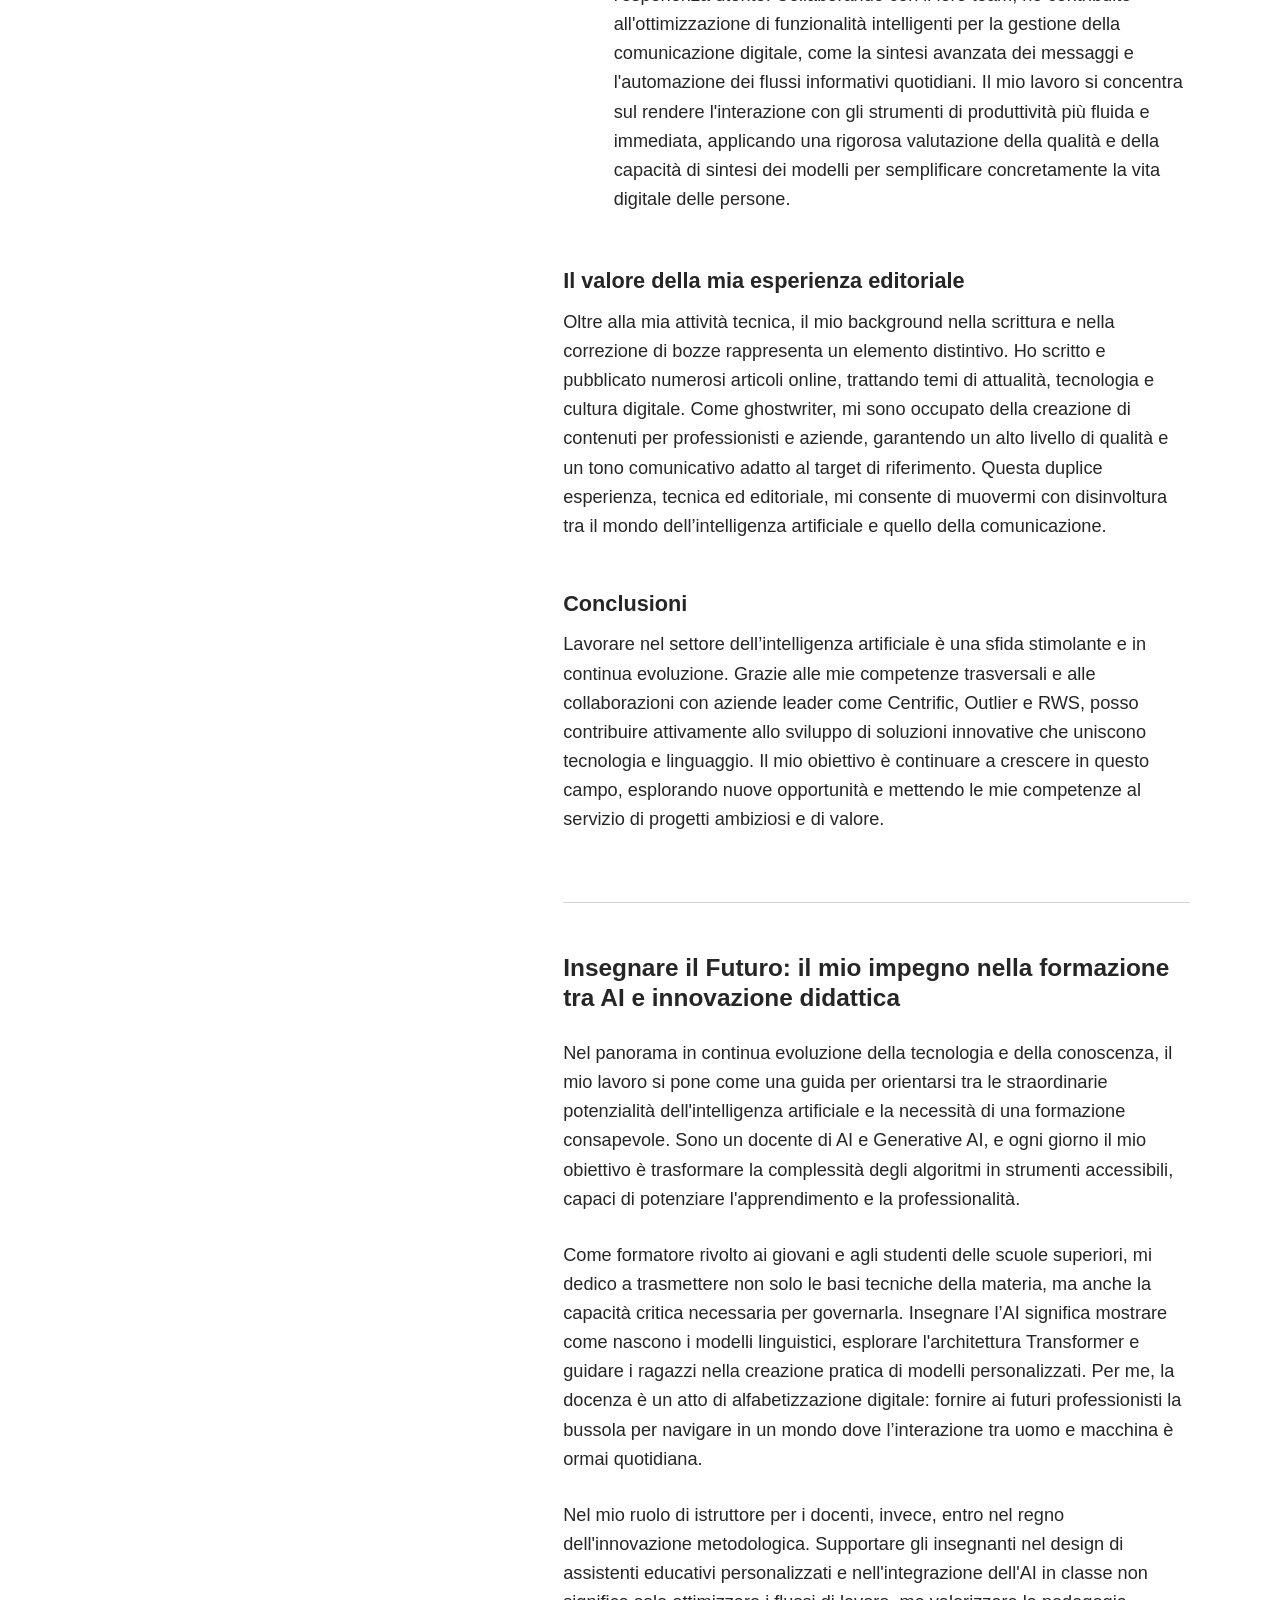
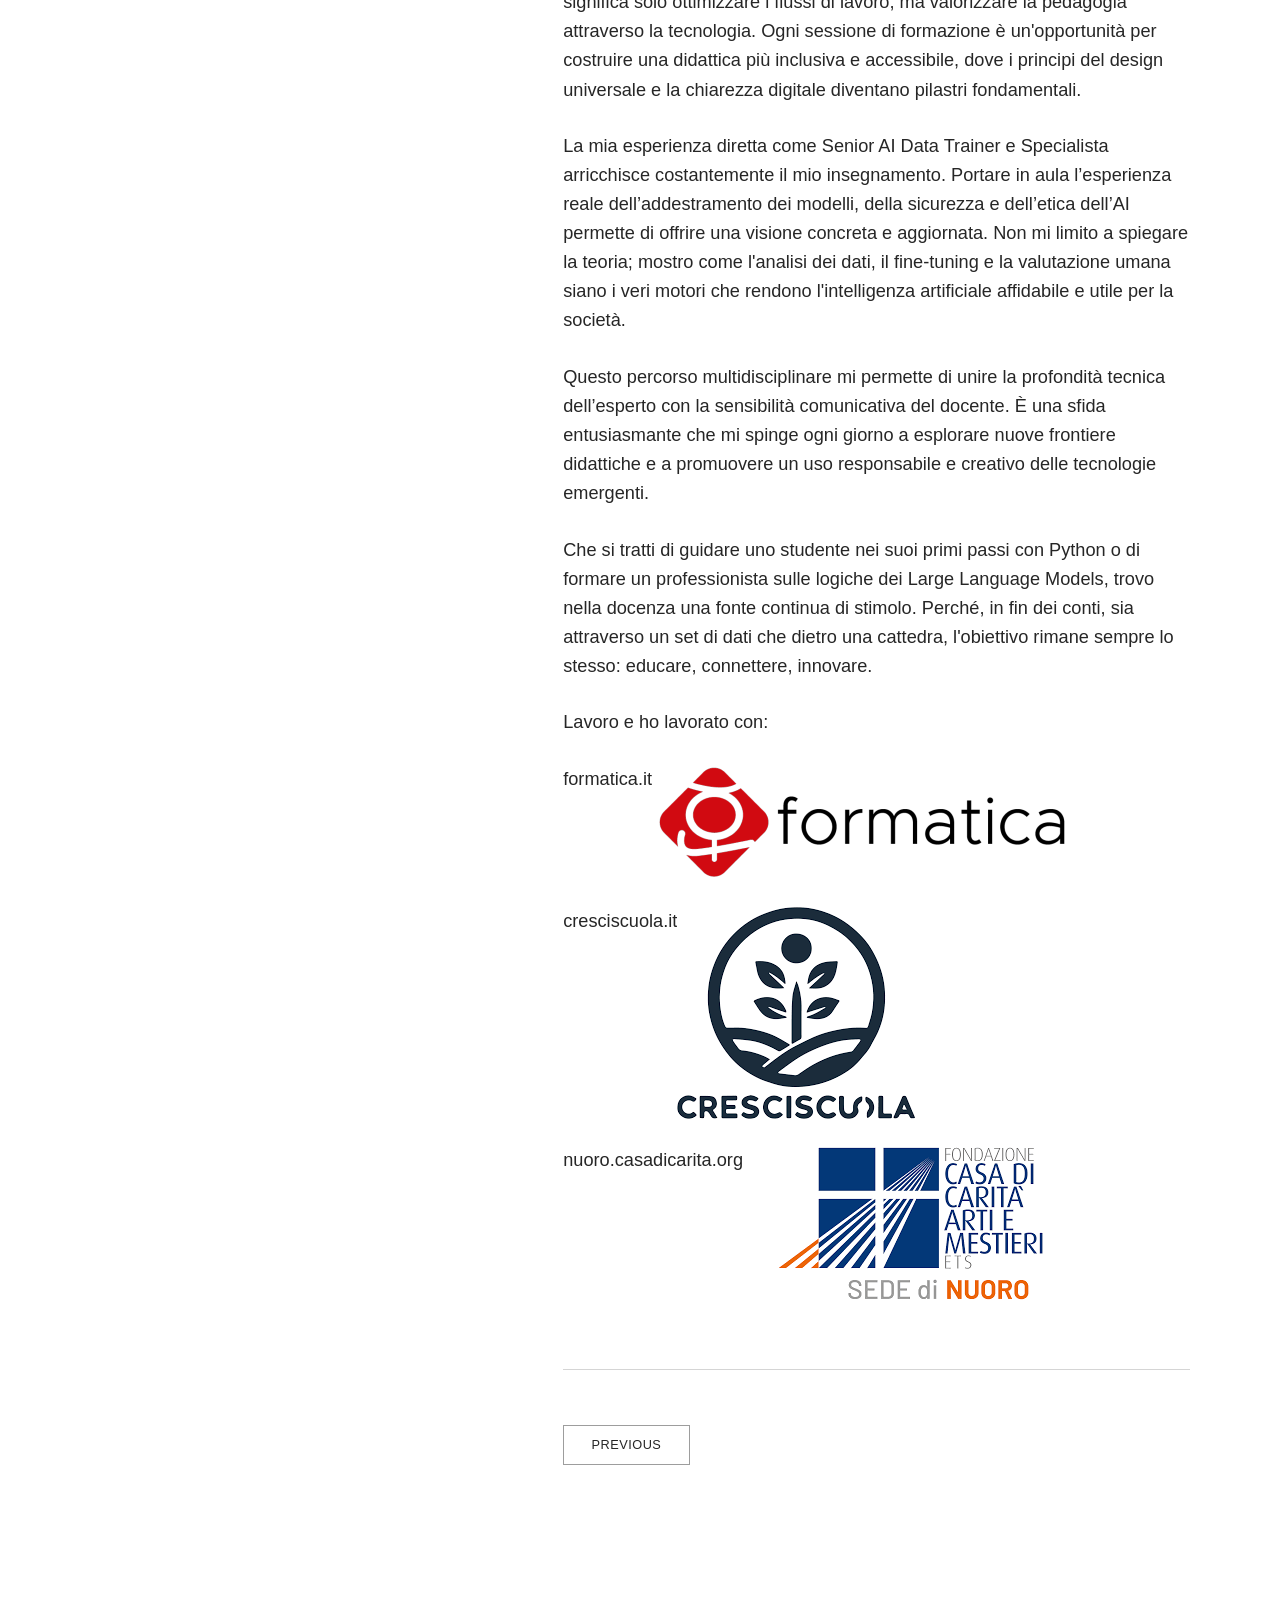
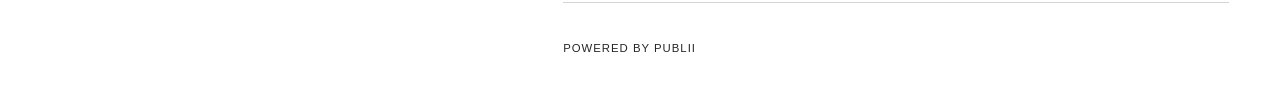
==== commit 1972f782: "Updated from Publii" ====
--- a/index.html
+++ b/index.html
@@ -1,6 +1,6 @@
 <!DOCTYPE html><html lang="it"><head><meta charset="utf-8"><meta http-equiv="X-UA-Compatible" content="IE=edge"><meta name="viewport" content="width=device-width,initial-scale=1"><title>Portfolio Francesco Palladino</title><meta name="generator" content="Publii Open-Source CMS for Static Site"><link rel="canonical" href="https://francesco-palladino.github.io/francescopalladino/"><link rel="alternate" type="application/atom+xml" href="https://francesco-palladino.github.io/francescopalladino/feed.xml" title="Portfolio Francesco Palladino - RSS"><link rel="alternate" type="application/json" href="https://francesco-palladino.github.io/francescopalladino/feed.json" title="Portfolio Francesco Palladino - JSON"><meta property="og:title" content="Portfolio Francesco Palladino"><meta property="og:image" content="https://francesco-palladino.github.io/francescopalladino/media/website/Logo-2-1024x149.png"><meta property="og:image:width" content="1024"><meta property="og:image:height" content="149"><meta property="og:site_name" content="Portfolio Francesco Palladino"><meta property="og:description" content=""><meta property="og:url" content="https://francesco-palladino.github.io/francescopalladino/"><meta property="og:type" content="website"><link rel="next" href="https://francesco-palladino.github.io/francescopalladino/page/2/"><link rel="stylesheet" href="https://francesco-palladino.github.io/francescopalladino/assets/css/style.css?v=0205338bff85705026d9f8111a67255d"><script type="application/ld+json">{"@context":"http://schema.org","@type":"Organization","name":"Portfolio Francesco Palladino","logo":"https://francesco-palladino.github.io/francescopalladino/media/website/Logo-2-1024x149.png","url":"https://francesco-palladino.github.io/francescopalladino/"}</script><noscript><style>img[loading] {
                     opacity: 1;
-                }</style></noscript><div class="gtranslate_wrapper"></div><script>window.gtranslateSettings = {"default_language":"it","native_language_names":true,"detect_browser_language":true,"languages":["it","en"],"wrapper_selector":".gtranslate_wrapper","switcher_horizontal_position":"right","float_switcher_open_direction":"left","alt_flags":{"en":"usa"}}</script><script src="https://cdn.gtranslate.net/widgets/latest/float.js" defer="defer"></script></head><body class="home-template"><div class="container js-container"><nav class="menu"><ul class="navbar__menu"><li><a href="https://francesco-palladino.github.io/francescopalladino/scrittura-e-ai-una-sinergia-perfetta-2.html" target="_self">Scrittura e AI: una sinergia perfetta</a></li><li><a href="https://francesco-palladino.github.io/francescopalladino/articoli.html" target="_self">Articoli e pubblicazioni</a></li></ul></nav><div class="container__content"><header class="top"><div class="top__item"><a class="logo" href="https://francesco-palladino.github.io/francescopalladino/"><img src="https://francesco-palladino.github.io/francescopalladino/media/website/Logo-2-1024x149.png" alt="Portfolio Francesco Palladino" width="1024" height="149"></a></div><div class="top__item top__item--right"><button class="menu-toggle js-menu-toggle" aria-label="Menu" aria-expanded="false"><span class="menu-toggle-box"><span class="menu-toggle-inner">Menu</span></span></button></div></header><main class="main"><div class="main__left"><figure class="hero"><img src="https://francesco-palladino.github.io/francescopalladino/media/website/bestie.png" srcset="https://francesco-palladino.github.io/francescopalladino/media/website/responsive/bestie-xs.png 300w, https://francesco-palladino.github.io/francescopalladino/media/website/responsive/bestie-sm.png 480w, https://francesco-palladino.github.io/francescopalladino/media/website/responsive/bestie-md.png 768w, https://francesco-palladino.github.io/francescopalladino/media/website/responsive/bestie-lg.png 1024w, https://francesco-palladino.github.io/francescopalladino/media/website/responsive/bestie-xl.png 1280w, https://francesco-palladino.github.io/francescopalladino/media/website/responsive/bestie-2xl.png 1600w" sizes="(min-width: 1800px) 50vw, (min-width: 900px) 40vw, 100vw" loading="eager" width="2600" height="3000" alt=""></figure><header><h1 class="align-center"><strong>Benvenuti nel mio portfolio</strong></h1><p class="align-center"><strong>AI Instructor | Senior AI Data Trainer &amp; Reviewer | Professional writer</strong></p><p class="align-center"> </p><div class="hero-btn-row"><a href="/articoli/" class="hero-outline-btn"><strong>Portfolio articoli e pubblicazioni</strong> </a><a href="/insegnare-il-futuro-il-mio-impegno-nella-formazione-tra-ai-e-innovazione-didattica/" class="hero-outline-btn"><strong>Insegnare l'AI</strong> </a><a href="/nel-favoloso-mondo-dellintelligenza-artificiale/" class="hero-outline-btn"><strong>Il mio lavoro di Senior Data Trainer</strong></a></div></header></div><div class="main__right feed"><div><article class="feed__item"><header><h2><a href="https://francesco-palladino.github.io/francescopalladino/scrittura-e-ai-una-sinergia-perfetta-2.html">Scrittura e AI: una sinergia perfetta</a></h2></header><p>Nel vasto panorama della comunicazione e della tecnologia, il mio lavoro si colloca all’intersezione tra creatività, precisione e innovazione. Sono uno scrittore, correttore di bozze, AI trainer e AI specialist, e ogni giorno il mio obiettivo è costruire ponti tra il linguaggio umano e le capacità straordinarie dell’intelligenza artificiale.<br><br>Come scrittore, mi dedico alla creazione di contenuti che ispirano, educano e intrattengono, cercando sempre di catturare l'essenza delle parole per dare vita a storie e messaggi significativi. La scrittura è per me un’arte, un modo per connettermi con le persone e trasmettere emozioni e idee.<br><br>Nel mio ruolo di correttore di bozze, invece, entro nel regno della precisione. Ogni dettaglio, ogni virgola, ogni sfumatura è importante. Correggere un testo non significa solo individuare errori, ma anche valorizzare il messaggio originale, rendendolo chiaro e potente.<br><br>La mia passione per la tecnologia mi ha portato ad approfondire il mondo dell’intelligenza artificiale, dapprima come AI trainer e poi come AI specialist. Allenare modelli di AI significa insegnare a queste macchine a comprendere e rispondere al linguaggio umano, un compito che richiede sensibilità linguistica e una comprensione profonda delle dinamiche comunicative. Come AI specialist, invece, il mio lavoro si concentra sull'ottimizzazione e l'integrazione di soluzioni AI in diversi contesti, con l’obiettivo di migliorare processi e semplificare la vita delle persone.<br><br>Questo percorso multidisciplinare mi permette di unire la creatività della scrittura con la precisione tecnica della revisione e l’innovazione dell’intelligenza artificiale. È un viaggio entusiasmante, fatto di sfide e opportunità, che mi spinge ogni giorno a esplorare nuovi orizzonti e a crescere professionalmente.<br><br>Che si tratti di scrivere un racconto avvincente, migliorare un testo o progettare soluzioni AI innovative, trovo nel mio lavoro una fonte continua di ispirazione e appagamento. Perché, in fin dei conti, sia con le parole che con gli algoritmi, l'obiettivo rimane sempre lo stesso: comunicare, connettere, innovare.</p><hr class="separator separator--dots"><div><div class="pubblicazioni-list"><ul><li><a href="/il-mondo-del-ghostwriting/">Cos'è il ghostwriting?</a></li><li><a href="/articoli/">I miei articoli e pubblicazioni</a></li><li><a href="/nel-favoloso-mondo-dellintelligenza-artificiale/">Il mio lavoro di Senior Data Trainer</a></li><li><a href="/insegnare-il-futuro-il-mio-impegno-nella-formazione-tra-ai-e-innovazione-didattica/">Il mio lavoro come docente di AI e innovazione digitale<li><a href="/progetti/">I miei progetti GitHub</a></li></a></li></ul></div></div></article><article class="feed__item"><header><h2><a href="https://francesco-palladino.github.io/francescopalladino/articoli.html">Articoli e pubblicazioni</a></h2></header><figure class="post__image post__image--center"><img loading="lazy" src="https://francesco-palladino.github.io/francescopalladino/media/posts/2/faro-2.png" height="84" width="266" alt="" sizes="(min-width: 1500px) calc(7.87vw + 610px), (min-width: 900px) calc(44.48vw + 68px), (min-width: 780px) calc(8vw + 604px), calc(84.35vw + 23px)" srcset="https://francesco-palladino.github.io/francescopalladino/media/posts/2/responsive/faro-2-xs.png 300w, https://francesco-palladino.github.io/francescopalladino/media/posts/2/responsive/faro-2-sm.png 480w, https://francesco-palladino.github.io/francescopalladino/media/posts/2/responsive/faro-2-md.png 768w"></figure><ul><li><a href="https://www.farodiroma.it/computer-quantistici-cosa-sono-veramente%e2%80%8b-di-margherita-chiara-immordino-tedesco-e-francesco-palladino/" target="_blank">Computer quantistici: cosa sono veramente?</a></li><li><a href="https://www.farodiroma.it/tecnologia-e-giustizia-dal-narcotraffico-alla-mala-informazione-intervista-al-procuratore-gratteri/" target="_blank">Dal narcotraffico alla mala informazione: intervista al procuratore Gratteri</a></li><li><a href="https://www.farodiroma.it/litalia-leuropa-ed-il-rapporto-transatlantico-intervista-al-professor-alessandro-politi/" target="_blank">L'Italia, l'Europa e il rapporto transatlantico: intervista ad Alessandro Politi</a></li><li><a href="https://www.farodiroma.it/il-web-l-intelligence-e-le-nuove-tecnologie/" target="_blank">Intelligence,&nbsp;cyber-intelligence e nuove tecnologie: intervista al professor Mario Caligiuri</a></li></ul><ul><li><a href="https://www.farodiroma.it/la-finanza-islamica-a-servizio-degli-ultimi-del-mondo-parla-il-ceo-di-dubai-fdi-fahad-al-gergawi-di-m-c-immordino-tedesco-e-f-palladino/" target="_blank">Finanza islamica: intervista al CEO di Dubai Fdi Fahad Al Gergawi</a></li><li><a href="https://www.farodiroma.it/dubai-international-holy-quran-award-juma-al-majid-nominato-personalita-dellanno/" target="_blank">Dubai International Holy Quran Award: Juma Al Majid e il sostegno all'istruzione</a></li><li><a href="https://www.farodiroma.it/dalleducazione-per-i-meno-fortunati-al-recupero-e-restauro-di-testi-antichi-limminente-visita-in-vaticano-di-juma-al-majid-di-margherita-chiara-immordino-tedesco-e-francesco-palladino/" target="_blank">Dall'educazione per i meno fortunati al restauro di testi antichi: intervista al businessman e filantropo Juma Al Majid</a></li><li><a href="https://www.farodiroma.it/ricordare-lincontro-tra-san-francesco-e-il-sultano-con-100-interventi-in-aiuto-dei-meno-fortunati-lincontro-fra-abdallah-raweh-e-papa-francesco/" target="_blank">La missione umanitaria internazionale del dottor&nbsp;Abdallah Raweh: interventi chirurgici gratuiti per i bambini che vivono in povertà</a></li></ul><ul><li><a href="https://www.farodiroma.it/verso-una-nuova-geolpolitica-dellacqua-intervisgta-con-daniele-valente-presidente-della-nuova-acque-minerali-academy/" target="_blank">World Water Day: Daniele Valente&nbsp;presidente di Acque Minerali Academy</a></li><li><a href="https://www.farodiroma.it/matera-2019-una-citta-da-oscar-intervista-allex-assessore-nicola-benedetto-sulle-prospettive-della-capitale-della-cultura/" target="_blank">Matera, una città da Oscar: intervista all'imprenditore Nicola Benedetto</a></li><li><a href="https://www.farodiroma.it/oggi-il-popolo-rumeno-e-fra-i-primi-in-europa-per-fede-cristiana-lambasciatore-liviu-petre-zapartan-racconta-la-visita-del-papa-di-m-c-immordino-tedesco/" target="_blank">Romania, fra le prime in Europa per fede cristiana: intervista all'ambasciatore Liviu Petre Zăpârţan</a></li></ul><figure class="post__image post__image--center"><img loading="lazy" src="https://francesco-palladino.github.io/francescopalladino/media/posts/2/logo-mediterraneinews-1-1-300x86.jpg" height="86" width="300" alt="" sizes="(min-width: 1500px) calc(7.87vw + 610px), (min-width: 900px) calc(44.48vw + 68px), (min-width: 780px) calc(8vw + 604px), calc(84.35vw + 23px)" srcset="https://francesco-palladino.github.io/francescopalladino/media/posts/2/responsive/logo-mediterraneinews-1-1-300x86-xs.jpg 300w, https://francesco-palladino.github.io/francescopalladino/media/posts/2/responsive/logo-mediterraneinews-1-1-300x86-sm.jpg 480w, https://francesco-palladino.github.io/francescopalladino/media/posts/2/responsive/logo-mediterraneinews-1-1-300x86-md.jpg 768w"></figure><ul><li><a href="https://mediterraneinews.it/2019/03/03/intervista-al-procuratore-gratteri-dal-narcotraffico-alla-mala-informazione-tra-tecnologia-e-giustizia/" target="_blank">Tra tecnologia e Giustizia: intervista al magistrato e saggista Nicola Gratteri</a></li></ul><figure class="post__image post__image--center"><img loading="lazy" src="https://francesco-palladino.github.io/francescopalladino/media/posts/2/images-3.jfif" height="136" width="370" alt=""></figure><ul><li><a href="https://www.researchgate.net/publication/[base64]" target="_blank">Il compostaggio derivante dai fanghi di depurazione come pedotecnomateriale per un economia circolare: casi studio su esperimenti ed effetti positivi risultanti dalla somministrazione a medio e lungo termine rispetto a macronutrienti, inquinanti e metalli pesanti dalla Direttiva 86/278/CEE ad oggi</a></li></ul><div><div class="pubblicazioni-list"><ul><li><a href="/il-mondo-del-ghostwriting/">Cos'è il ghostwriting?</a></li><li><a href="/articoli/">I miei articoli e pubblicazioni</a></li><li><a href="/nel-favoloso-mondo-dellintelligenza-artificiale/">Il mio lavoro di Senior Data Trainer</a></li><li><a href="/insegnare-il-futuro-il-mio-impegno-nella-formazione-tra-ai-e-innovazione-didattica/">Il mio lavoro come docente di AI e innovazione digitale<li><a href="/progetti/">I miei progetti GitHub</a></li></a></li></ul></div></div></article><article class="feed__item"><header><h2><a href="https://francesco-palladino.github.io/francescopalladino/insegnare-il-futuro-il-mio-impegno-nella-formazione-tra-ai-e-innovazione-didattica.html">Insegnare il Futuro: il mio impegno nella formazione tra AI e innovazione didattica</a></h2></header><p id="p-rc_366bda677b21f158-25" data-path-to-node="2"><span data-path-to-node="2,1"><span class="citation-27">Nel panorama in continua evoluzione della tecnologia e della conoscenza, il mio lavoro si pone come una guida per orientarsi tra le straordinarie potenzialità dell'intelligenza artificiale e la necessità di una formazione consapevole</span></span><span data-path-to-node="2,3">. </span><span data-path-to-node="2,5"><span class="citation-26">Sono un docente di AI e Generative AI, e ogni giorno il mio obiettivo è trasformare la complessità degli algoritmi in strumenti accessibili, capaci di potenziare l'apprendimento e la professionalità</span></span><span data-path-to-node="2,7">.</span></p><p data-path-to-node="2"><span data-path-to-node="3,1"><span class="citation-25">Come formatore rivolto ai giovani e agli studenti delle scuole superiori, mi dedico a trasmettere non solo le basi tecniche della materia, ma anche la capacità critica necessaria per governarla</span></span><span data-path-to-node="3,3">. </span><span data-path-to-node="3,5"><span class="citation-24">Insegnare l’AI significa mostrare come nascono i modelli linguistici, esplorare l'architettura Transformer e guidare i ragazzi nella creazione pratica di modelli personalizzati</span></span><span data-path-to-node="3,7">. </span><span data-path-to-node="3,9"><span class="citation-23">Per me, la docenza è un atto di alfabetizzazione digitale: fornire ai futuri professionisti la bussola per navigare in un mondo dove l’interazione tra uomo e macchina è ormai quotidiana</span></span><span data-path-to-node="3,11">.</span></p><p data-path-to-node="2"><span data-path-to-node="4,1"><span class="citation-22">Nel mio ruolo di istruttore per i docenti, invece, entro nel regno dell'innovazione metodologica</span></span><span data-path-to-node="4,3">. </span><span data-path-to-node="4,5"><span class="citation-21">Supportare gli insegnanti nel design di assistenti educativi personalizzati e nell'integrazione dell'AI in classe non significa solo ottimizzare i flussi di lavoro, ma valorizzare la pedagogia attraverso la tecnologia</span></span><span data-path-to-node="4,7">. </span><span data-path-to-node="4,9"><span class="citation-20">Ogni sessione di formazione è un'opportunità per costruire una didattica più inclusiva e accessibile, dove i principi del design universale e la chiarezza digitale diventano pilastri fondamentali</span></span><span data-path-to-node="4,11">.</span></p><p data-path-to-node="2"><span data-path-to-node="5,1"><span class="citation-19">La mia esperienza diretta come Senior AI Data Trainer e Specialista arricchisce costantemente il mio insegnamento</span></span><span data-path-to-node="5,3">. </span><span data-path-to-node="5,5"><span class="citation-18">Portare in aula l’esperienza reale dell’addestramento dei modelli, della sicurezza e dell’etica dell’AI permette di offrire una visione concreta e aggiornata</span></span><span data-path-to-node="5,7">. </span><span data-path-to-node="5,9"><span class="citation-17">Non mi limito a spiegare la teoria; mostro come l'analisi dei dati, il fine-tuning e la valutazione umana siano i veri motori che rendono l'intelligenza artificiale affidabile e utile per la società</span></span><span data-path-to-node="5,11">.</span></p><p data-path-to-node="2"><span data-path-to-node="6,1"><span class="citation-16">Questo percorso multidisciplinare mi permette di unire la profondità tecnica dell’esperto con la sensibilità comunicativa del docente</span></span><span data-path-to-node="6,3">. </span><span data-path-to-node="6,5"><span class="citation-15">È una sfida entusiasmante che mi spinge ogni giorno a esplorare nuove frontiere didattiche e a promuovere un uso responsabile e creativo delle tecnologie emergenti</span></span><span data-path-to-node="6,7">.</span></p><p data-path-to-node="2"><span data-path-to-node="7,1"><span class="citation-14">Che si tratti di guidare uno studente nei suoi primi passi con Python o di formare un professionista sulle logiche dei Large Language Models, trovo nella docenza una fonte continua di stimolo</span></span><span data-path-to-node="7,3">. Perché, in fin dei conti, sia attraverso un set di dati che dietro una cattedra, l'obiettivo rimane sempre lo stesso: educare, connettere, innovare.</span></p><p data-path-to-node="2">Lavoro e ho lavorato con:</p><figure class="post__image"><a href="https://formatica.it/" target="_blank" rel="noopener noreferrer">formatica.it</a><img loading="lazy" src="https://francesco-palladino.github.io/francescopalladino/media/posts/9/logo_formatica.png" alt="" width="419" height="115" sizes="(min-width: 1500px) calc(7.87vw + 610px), (min-width: 900px) calc(44.48vw + 68px), (min-width: 780px) calc(8vw + 604px), calc(84.35vw + 23px)" srcset="https://francesco-palladino.github.io/francescopalladino/media/posts/9/responsive/logo_formatica-xs.png 300w, https://francesco-palladino.github.io/francescopalladino/media/posts/9/responsive/logo_formatica-sm.png 480w, https://francesco-palladino.github.io/francescopalladino/media/posts/9/responsive/logo_formatica-md.png 768w"></figure><figure class="post__image"><a href="https://cresciscuola.it/" target="_blank" rel="noopener noreferrer">cresciscuola.it</a><img loading="lazy" src="https://francesco-palladino.github.io/francescopalladino/media/posts/9/images.png" alt="" width="238" height="212" sizes="(min-width: 1500px) calc(7.87vw + 610px), (min-width: 900px) calc(44.48vw + 68px), (min-width: 780px) calc(8vw + 604px), calc(84.35vw + 23px)" srcset="https://francesco-palladino.github.io/francescopalladino/media/posts/9/responsive/images-xs.png 300w, https://francesco-palladino.github.io/francescopalladino/media/posts/9/responsive/images-sm.png 480w, https://francesco-palladino.github.io/francescopalladino/media/posts/9/responsive/images-md.png 768w">    </figure><figure class="post__image"><a href="https://www.nuoro.casadicarita.org/" target="_blank" rel="noopener noreferrer">nuoro.casadicarita.org</a><span style="font-size: inherit;"> </span><img loading="lazy" style="font-size: inherit;" src="https://francesco-palladino.github.io/francescopalladino/media/posts/9/images-1.png" alt="" width="325" height="155" sizes="(min-width: 1500px) calc(7.87vw + 610px), (min-width: 900px) calc(44.48vw + 68px), (min-width: 780px) calc(8vw + 604px), calc(84.35vw + 23px)" srcset="https://francesco-palladino.github.io/francescopalladino/media/posts/9/responsive/images-1-xs.png 300w, https://francesco-palladino.github.io/francescopalladino/media/posts/9/responsive/images-1-sm.png 480w, https://francesco-palladino.github.io/francescopalladino/media/posts/9/responsive/images-1-md.png 768w"></figure></article><article class="feed__item"><header><h2><a href="https://francesco-palladino.github.io/francescopalladino/nel-favoloso-mondo-dellintelligenza-artificiale.html">Nel favoloso mondo dell&#x27;Intelligenza Artificiale</a></h2></header><p>Negli ultimi anni, il mio percorso professionale si è sviluppato in un settore in continua espansione e innovazione: l’intelligenza artificiale. Opero come AI Specialist e AI Trainer, sfruttando le mie competenze nella scrittura, nella correzione di bozze e nella creazione di contenuti di qualità per offrire soluzioni avanzate in ambito tecnologico. Parallelamente, mi dedico alla stesura di articoli per testate giornalistiche online, pubblicati sia a mio nome sia come ghostwriter, un’attività che mi consente di unire il mio background editoriale con il mondo dell’AI.</p><h3 class="wp-block-heading">Il ruolo di AI Specialist e Trainer</h3><p>Come AI Specialist, il mio compito principale è analizzare, progettare e ottimizzare modelli di intelligenza artificiale che rispondano a esigenze specifiche. Mi occupo di addestrare sistemi avanzati affinché siano in grado di comprendere, apprendere e migliorarsi nel tempo, adattandosi a diversi contesti e settori. Inoltre, il mio ruolo di AI Trainer si focalizza sull’ottimizzazione dei dataset e sull’affinamento continuo dei modelli, garantendo performance sempre più affidabili e precise.</p><p>Grazie alla mia esperienza nella scrittura e nella correzione di bozze, posso offrire un valore aggiunto: la mia capacità di curare in modo dettagliato i contenuti testuali utilizzati per l’addestramento dei modelli linguistici. Questa competenza si rivela fondamentale per il successo di progetti che richiedono un linguaggio naturale accurato e contestualmente appropriato.</p><h3 class="wp-block-heading">Collaborazioni con aziende di rilievo: Centrific, Outlier e RWS</h3><p>Nel mio lavoro collaboro con alcune delle più interessanti realtà nel panorama dell’intelligenza artificiale come freelance. Ecco una breve panoramica delle aziende con cui lavoro:</p><ul class="wp-block-list"><li><strong>Centrific</strong>: Centrific è un’azienda innovativa specializzata nello sviluppo di soluzioni AI personalizzate per il settore aziendale. Il suo focus è sull’automazione dei processi e sull’ottimizzazione dell’efficienza operativa. Grazie alla mia collaborazione con Centrific, ho contribuito al miglioramento di modelli di machine learning applicati alla gestione aziendale e alla customer experience.</li><li><strong>Outlier</strong>: Outlier si distingue per il suo approccio analitico basato sui dati. L’azienda sviluppa strumenti avanzati di analisi predittiva e rilevamento di anomalie per aiutare le imprese a prendere decisioni informate. Nel mio ruolo di AI Specialist, ho partecipato a progetti che integrano algoritmi complessi per individuare schemi e trend nascosti nei dati.</li><li><strong>RWS</strong>: RWS è una realtà leader nella fornitura di soluzioni linguistiche e tecnologiche su scala globale. In particolare, l’azienda è nota per il suo lavoro nel campo della traduzione automatica e dei contenuti multilingua. Con RWS, ho collaborato all’ottimizzazione di modelli linguistici capaci di gestire traduzioni e adattamenti culturali di alta qualità.</li></ul><h3 class="wp-block-heading">Il valore della mia esperienza editoriale</h3><p>Oltre alla mia attività tecnica, il mio background nella scrittura e nella correzione di bozze rappresenta un elemento distintivo. Ho scritto e pubblicato numerosi articoli online, trattando temi di attualità, tecnologia e cultura digitale. Come ghostwriter, mi sono occupato della creazione di contenuti per professionisti e aziende, garantendo un alto livello di qualità e un tono comunicativo adatto al target di riferimento. Questa duplice esperienza, tecnica ed editoriale, mi consente di muovermi con disinvoltura tra il mondo dell’intelligenza artificiale e quello della comunicazione.</p><h3 class="wp-block-heading">Conclusioni</h3><p>Lavorare nel settore dell’intelligenza artificiale è una sfida stimolante e in continua evoluzione. Grazie alle mie competenze trasversali e alle collaborazioni con aziende leader come Centrific, Outlier e RWS, posso contribuire attivamente allo sviluppo di soluzioni innovative che uniscono tecnologia e linguaggio. Il mio obiettivo è continuare a crescere in questo campo, esplorando nuove opportunità e mettendo le mie competenze al servizio di progetti ambiziosi e di valore.</p></article><nav class="pagination desc"><a href="https://francesco-palladino.github.io/francescopalladino/page/2/" class="btn">Previous</a></nav></div></div></main><footer class="footer"><div class="footer__copyright">Powered by Publii</div></footer></div></div><script defer="defer" src="https://francesco-palladino.github.io/francescopalladino/assets/js/scripts.min.js?v=1ea8317abae2e05fa2a65ed7bbff7ba7"></script><script>var images = document.querySelectorAll('img[loading]');
+                }</style></noscript><div class="gtranslate_wrapper"></div><script>window.gtranslateSettings = {"default_language":"it","native_language_names":true,"detect_browser_language":true,"languages":["it","en"],"wrapper_selector":".gtranslate_wrapper","switcher_horizontal_position":"right","float_switcher_open_direction":"left","alt_flags":{"en":"usa"}}</script><script src="https://cdn.gtranslate.net/widgets/latest/float.js" defer="defer"></script></head><body class="home-template"><div class="container js-container"><nav class="menu"><ul class="navbar__menu"><li><a href="https://francesco-palladino.github.io/francescopalladino/scrittura-e-ai-una-sinergia-perfetta-2.html" target="_self">Scrittura e AI: una sinergia perfetta</a></li><li><a href="https://francesco-palladino.github.io/francescopalladino/articoli.html" target="_self">Articoli e pubblicazioni</a></li></ul></nav><div class="container__content"><header class="top"><div class="top__item"><a class="logo" href="https://francesco-palladino.github.io/francescopalladino/"><img src="https://francesco-palladino.github.io/francescopalladino/media/website/Logo-2-1024x149.png" alt="Portfolio Francesco Palladino" width="1024" height="149"></a></div><div class="top__item top__item--right"><button class="menu-toggle js-menu-toggle" aria-label="Menu" aria-expanded="false"><span class="menu-toggle-box"><span class="menu-toggle-inner">Menu</span></span></button></div></header><main class="main"><div class="main__left"><figure class="hero"><img src="https://francesco-palladino.github.io/francescopalladino/media/website/bestie.png" srcset="https://francesco-palladino.github.io/francescopalladino/media/website/responsive/bestie-xs.png 300w, https://francesco-palladino.github.io/francescopalladino/media/website/responsive/bestie-sm.png 480w, https://francesco-palladino.github.io/francescopalladino/media/website/responsive/bestie-md.png 768w, https://francesco-palladino.github.io/francescopalladino/media/website/responsive/bestie-lg.png 1024w, https://francesco-palladino.github.io/francescopalladino/media/website/responsive/bestie-xl.png 1280w, https://francesco-palladino.github.io/francescopalladino/media/website/responsive/bestie-2xl.png 1600w" sizes="(min-width: 1800px) 50vw, (min-width: 900px) 40vw, 100vw" loading="eager" width="2600" height="3000" alt=""></figure><header><h1 class="align-center"><strong>Benvenuti nel mio portfolio</strong></h1><p class="align-center"><strong>AI Instructor | Senior AI Data Trainer &amp; Reviewer | Professional writer</strong></p><p class="align-center"> </p><div class="hero-btn-row"><a href="/francescopalladino/articoli.html" class="hero-outline-btn"><strong>Portfolio articoli e pubblicazioni</strong> </a><a href="/francescopalladino/insegnare-il-futuro-il-mio-impegno-nella-formazione-tra-ai-e-innovazione-didattica.html" class="hero-outline-btn"><strong>Insegnare l'AI</strong> </a><a href="/francescopalladino/nel-favoloso-mondo-dellintelligenza-artificiale.html" class="hero-outline-btn"><strong>Il mio lavoro di Senior Data Trainer</strong></a></div></header></div><div class="main__right feed"><div><article class="feed__item"><header><h2><a href="https://francesco-palladino.github.io/francescopalladino/scrittura-e-ai-una-sinergia-perfetta-2.html">Scrittura e AI: una sinergia perfetta</a></h2></header><p>Nel vasto panorama della comunicazione e della tecnologia, il mio lavoro si colloca all’intersezione tra creatività, precisione e innovazione. Sono uno scrittore, correttore di bozze, AI trainer e AI specialist, e ogni giorno il mio obiettivo è costruire ponti tra il linguaggio umano e le capacità straordinarie dell’intelligenza artificiale.<br><br>Come scrittore, mi dedico alla creazione di contenuti che ispirano, educano e intrattengono, cercando sempre di catturare l'essenza delle parole per dare vita a storie e messaggi significativi. La scrittura è per me un’arte, un modo per connettermi con le persone e trasmettere emozioni e idee.<br><br>Nel mio ruolo di correttore di bozze, invece, entro nel regno della precisione. Ogni dettaglio, ogni virgola, ogni sfumatura è importante. Correggere un testo non significa solo individuare errori, ma anche valorizzare il messaggio originale, rendendolo chiaro e potente.<br><br>La mia passione per la tecnologia mi ha portato ad approfondire il mondo dell’intelligenza artificiale, dapprima come AI trainer e poi come AI specialist. Allenare modelli di AI significa insegnare a queste macchine a comprendere e rispondere al linguaggio umano, un compito che richiede sensibilità linguistica e una comprensione profonda delle dinamiche comunicative. Come AI specialist, invece, il mio lavoro si concentra sull'ottimizzazione e l'integrazione di soluzioni AI in diversi contesti, con l’obiettivo di migliorare processi e semplificare la vita delle persone.<br><br>Questo percorso multidisciplinare mi permette di unire la creatività della scrittura con la precisione tecnica della revisione e l’innovazione dell’intelligenza artificiale. È un viaggio entusiasmante, fatto di sfide e opportunità, che mi spinge ogni giorno a esplorare nuovi orizzonti e a crescere professionalmente.<br><br>Che si tratti di scrivere un racconto avvincente, migliorare un testo o progettare soluzioni AI innovative, trovo nel mio lavoro una fonte continua di ispirazione e appagamento. Perché, in fin dei conti, sia con le parole che con gli algoritmi, l'obiettivo rimane sempre lo stesso: comunicare, connettere, innovare.</p><hr class="separator separator--dots"><div><div class="pubblicazioni-list"><ul><li><a href="/francescopalladino/il-mondo-del-ghostwriting.html">Cos'è il ghostwriting?</a></li><li><a href="/francescopalladino/articoli.html">I miei articoli e pubblicazioni</a></li><li><a href="/francescopalladino/nel-favoloso-mondo-dellintelligenza-artificiale.html">Il mio lavoro di Senior Data Trainer</a></li><li><a href="/francescopalladino/insegnare-il-futuro-il-mio-impegno-nella-formazione-tra-ai-e-innovazione-didattica.html">Il mio lavoro come docente di AI e innovazione digitale<li><a href="/francescopalladino/progetti.html">I miei progetti GitHub</a></li></a></li></ul></div></div></article><article class="feed__item"><header><h2><a href="https://francesco-palladino.github.io/francescopalladino/articoli.html">Articoli e pubblicazioni</a></h2></header><figure class="post__image post__image--center"><img loading="lazy" src="https://francesco-palladino.github.io/francescopalladino/media/posts/2/faro-2.png" height="84" width="266" alt="" sizes="(min-width: 1500px) calc(7.87vw + 610px), (min-width: 900px) calc(44.48vw + 68px), (min-width: 780px) calc(8vw + 604px), calc(84.35vw + 23px)" srcset="https://francesco-palladino.github.io/francescopalladino/media/posts/2/responsive/faro-2-xs.png 300w, https://francesco-palladino.github.io/francescopalladino/media/posts/2/responsive/faro-2-sm.png 480w, https://francesco-palladino.github.io/francescopalladino/media/posts/2/responsive/faro-2-md.png 768w"></figure><ul><li><a href="https://www.farodiroma.it/computer-quantistici-cosa-sono-veramente%e2%80%8b-di-margherita-chiara-immordino-tedesco-e-francesco-palladino/" target="_blank">Computer quantistici: cosa sono veramente?</a></li><li><a href="https://www.farodiroma.it/tecnologia-e-giustizia-dal-narcotraffico-alla-mala-informazione-intervista-al-procuratore-gratteri/" target="_blank">Dal narcotraffico alla mala informazione: intervista al procuratore Gratteri</a></li><li><a href="https://www.farodiroma.it/litalia-leuropa-ed-il-rapporto-transatlantico-intervista-al-professor-alessandro-politi/" target="_blank">L'Italia, l'Europa e il rapporto transatlantico: intervista ad Alessandro Politi</a></li><li><a href="https://www.farodiroma.it/il-web-l-intelligence-e-le-nuove-tecnologie/" target="_blank">Intelligence,&nbsp;cyber-intelligence e nuove tecnologie: intervista al professor Mario Caligiuri</a></li></ul><ul><li><a href="https://www.farodiroma.it/la-finanza-islamica-a-servizio-degli-ultimi-del-mondo-parla-il-ceo-di-dubai-fdi-fahad-al-gergawi-di-m-c-immordino-tedesco-e-f-palladino/" target="_blank">Finanza islamica: intervista al CEO di Dubai Fdi Fahad Al Gergawi</a></li><li><a href="https://www.farodiroma.it/dubai-international-holy-quran-award-juma-al-majid-nominato-personalita-dellanno/" target="_blank">Dubai International Holy Quran Award: Juma Al Majid e il sostegno all'istruzione</a></li><li><a href="https://www.farodiroma.it/dalleducazione-per-i-meno-fortunati-al-recupero-e-restauro-di-testi-antichi-limminente-visita-in-vaticano-di-juma-al-majid-di-margherita-chiara-immordino-tedesco-e-francesco-palladino/" target="_blank">Dall'educazione per i meno fortunati al restauro di testi antichi: intervista al businessman e filantropo Juma Al Majid</a></li><li><a href="https://www.farodiroma.it/ricordare-lincontro-tra-san-francesco-e-il-sultano-con-100-interventi-in-aiuto-dei-meno-fortunati-lincontro-fra-abdallah-raweh-e-papa-francesco/" target="_blank">La missione umanitaria internazionale del dottor&nbsp;Abdallah Raweh: interventi chirurgici gratuiti per i bambini che vivono in povertà</a></li></ul><ul><li><a href="https://www.farodiroma.it/verso-una-nuova-geolpolitica-dellacqua-intervisgta-con-daniele-valente-presidente-della-nuova-acque-minerali-academy/" target="_blank">World Water Day: Daniele Valente&nbsp;presidente di Acque Minerali Academy</a></li><li><a href="https://www.farodiroma.it/matera-2019-una-citta-da-oscar-intervista-allex-assessore-nicola-benedetto-sulle-prospettive-della-capitale-della-cultura/" target="_blank">Matera, una città da Oscar: intervista all'imprenditore Nicola Benedetto</a></li><li><a href="https://www.farodiroma.it/oggi-il-popolo-rumeno-e-fra-i-primi-in-europa-per-fede-cristiana-lambasciatore-liviu-petre-zapartan-racconta-la-visita-del-papa-di-m-c-immordino-tedesco/" target="_blank">Romania, fra le prime in Europa per fede cristiana: intervista all'ambasciatore Liviu Petre Zăpârţan</a></li></ul><figure class="post__image post__image--center"><img loading="lazy" src="https://francesco-palladino.github.io/francescopalladino/media/posts/2/logo-mediterraneinews-1-1-300x86.jpg" height="86" width="300" alt="" sizes="(min-width: 1500px) calc(7.87vw + 610px), (min-width: 900px) calc(44.48vw + 68px), (min-width: 780px) calc(8vw + 604px), calc(84.35vw + 23px)" srcset="https://francesco-palladino.github.io/francescopalladino/media/posts/2/responsive/logo-mediterraneinews-1-1-300x86-xs.jpg 300w, https://francesco-palladino.github.io/francescopalladino/media/posts/2/responsive/logo-mediterraneinews-1-1-300x86-sm.jpg 480w, https://francesco-palladino.github.io/francescopalladino/media/posts/2/responsive/logo-mediterraneinews-1-1-300x86-md.jpg 768w"></figure><ul><li><a href="https://mediterraneinews.it/2019/03/03/intervista-al-procuratore-gratteri-dal-narcotraffico-alla-mala-informazione-tra-tecnologia-e-giustizia/" target="_blank">Tra tecnologia e Giustizia: intervista al magistrato e saggista Nicola Gratteri</a></li></ul><figure class="post__image post__image--center"><img loading="lazy" src="https://francesco-palladino.github.io/francescopalladino/media/posts/2/images-3.jfif" height="136" width="370" alt=""></figure><ul><li><a href="https://www.researchgate.net/publication/[base64]" target="_blank">Il compostaggio derivante dai fanghi di depurazione come pedotecnomateriale per un economia circolare: casi studio su esperimenti ed effetti positivi risultanti dalla somministrazione a medio e lungo termine rispetto a macronutrienti, inquinanti e metalli pesanti dalla Direttiva 86/278/CEE ad oggi</a></li></ul><h2 id="oltre-la-firma-la-mia-attivita-editoriale-e-il-ghostwriting">Oltre la Firma: La Mia Attività Editoriale e il Ghostwriting</h2><p>In questa sezione ho raccolto una selezione di articoli e interviste che ho pubblicato nel corso degli anni su diverse testate giornalistiche, come Il Faro di Roma e Mediterranea News. Questi testi spaziano dall'innovazione tecnologica e l'intelligenza artificiale fino a interviste di approfondimento con figure di rilievo nel mondo della giustizia, della finanza e della cultura.<br><br>Tuttavia, è importante sottolineare che la mia produzione editoriale non si esaurisce in ciò che appare a mio nome. Gran parte del mio lavoro quotidiano si svolge "dietro le quinte" come ghostwriter. In questo ruolo, metto la mia penna e le mie competenze analitiche al servizio di professionisti, aziende e autori, aiutandoli a dare voce alle loro idee e a strutturare contenuti complessi che restano, per loro natura, di proprietà intellettuale del cliente.<br><br>Per chi non avesse familiarità con questa figura professionale, il ghostwriting è l'arte di scrivere testi per conto di terzi che ne assumono ufficialmente la paternità. È un lavoro basato sulla fiducia, sulla mimesi stilistica e sulla capacità di scomparire per far risaltare il messaggio del committente. Se vuoi approfondire meglio come funziona questo mondo e come opero in questo ambito, ti invito a leggere il mio articolo dedicato: <a href="https://francesco-palladino.github.io/francescopalladino/il-mondo-del-ghostwriting.html">Cos'è il Ghostwriting?</a></p><div><div class="pubblicazioni-list"><ul><li><a href="/francescopalladino/il-mondo-del-ghostwriting.html">Cos'è il ghostwriting?</a></li><li><a href="/francescopalladino/articoli.html">I miei articoli e pubblicazioni</a></li><li><a href="/francescopalladino/nel-favoloso-mondo-dellintelligenza-artificiale.html">Il mio lavoro di Senior Data Trainer</a></li><li><a href="/francescopalladino/insegnare-il-futuro-il-mio-impegno-nella-formazione-tra-ai-e-innovazione-didattica.html">Il mio lavoro come docente di AI e innovazione digitale<li><a href="/francescopalladino/progetti.html">I miei progetti GitHub</a></li></a></li></ul></div></div></article><article class="feed__item"><header><h2><a href="https://francesco-palladino.github.io/francescopalladino/nel-favoloso-mondo-dellintelligenza-artificiale.html">Nel favoloso mondo dell&#x27;Intelligenza Artificiale</a></h2></header><p>Negli ultimi anni, il mio percorso professionale si è sviluppato in un settore in continua espansione e innovazione: l’intelligenza artificiale. Opero come Senior AI Specialist e Senior AI Trainer &amp; Reviewer, sfruttando le mie competenze nella scrittura, nella correzione di bozze e nella creazione di contenuti di qualità per offrire soluzioni avanzate in ambito tecnologico. Parallelamente, mi dedico alla stesura di articoli per testate giornalistiche online, pubblicati sia a mio nome sia come ghostwriter, un’attività che mi consente di unire il mio background editoriale con il mondo dell’AI.</p><h3 class="wp-block-heading">Il ruolo di AI Specialist e Trainer</h3><p>Come AI Specialist, il mio compito principale è analizzare, progettare e ottimizzare modelli di intelligenza artificiale che rispondano a esigenze specifiche. Mi occupo di addestrare sistemi avanzati affinché siano in grado di comprendere, apprendere e migliorarsi nel tempo, adattandosi a diversi contesti e settori. Inoltre, il mio ruolo di AI Trainer si focalizza sull’ottimizzazione dei dataset e sull’affinamento continuo dei modelli, garantendo performance sempre più affidabili e precise.</p><p>Grazie alla mia esperienza nella scrittura e nella correzione di bozze, posso offrire un valore aggiunto: la mia capacità di curare in modo dettagliato i contenuti testuali utilizzati per l’addestramento dei modelli linguistici. Questa competenza si rivela fondamentale per il successo di progetti che richiedono un linguaggio naturale accurato e contestualmente appropriato.</p><h3 class="wp-block-heading">Collaborazioni con aziende di rilievo: Mercor, Outlier, RWS, Innodata, Centrific</h3><p>Nel mio lavoro collaboro con alcune delle più interessanti realtà nel panorama dell’intelligenza artificiale come freelance. Ecco una breve panoramica delle aziende con cui lavoro:</p><ul class="wp-block-list"><li><strong>Mercor</strong>: <span data-path-to-node="4,0,0,2"><span class="citation-140">Mercor è una piattaforma d'élite progettata per connettere i migliori talenti mondiali con le sfide più avanzate della tecnologia moderna</span></span><span data-path-to-node="4,0,0,4">. </span><span data-path-to-node="4,0,0,6"><span class="citation-139">In questa realtà opero come </span><span class="citation-139">Senior AI Data Trainer</span><span class="citation-139">, focalizzandomi su task ad alto impatto critico che riguardano l'ottimizzazione e la sicurezza dei modelli</span></span><span data-path-to-node="4,0,0,8">. </span><span data-path-to-node="4,0,0,10"><span class="citation-138">Il mio lavoro contribuisce a definire standard di risposta sicuri e affidabili, garantendo che le tecnologie emergenti operino entro confini etici e qualitativi d'eccellenza</span></span><span data-path-to-node="4,0,0,12">.</span></li><li><strong>Outlier</strong>: <span data-path-to-node="4,1,0,2"><span class="citation-137">Outlier (ScaleAI) si distingue per il suo approccio analitico rigoroso e la sua leadership nella fornitura di dati di addestramento di alta qualità</span></span><span data-path-to-node="4,1,0,4">. </span><span data-path-to-node="4,1,0,6"><span data-path-to-node="4,1,0,6"><span class="citation-136">Come Senior </span><span class="citation-136">AI Specialist e Senior Reviewer</span><span class="citation-136">, partecipo a progetti di Reinforcement Learning from Human Feedback (RLHF), applicando competenze di valutazione comparativa e analisi linguistica per affinare le capacità di ragionamento e la precisione dei modelli linguistici più sofisticati al mondo. <span class="citation-160">La mia collaborazione include inoltre task critici di </span><span class="citation-160">annotazione audio e trascrizione avanzata</span><span class="citation-160">, dove garantisco la massima precisione nella conversione del linguaggio parlato e nella coerenza multimodale, assicurando che i modelli apprendano a interpretare fedelmente le sfumature della voce umana e le diverse convenzioni linguistiche</span>.</span></span></span></li><li><strong>RWS</strong>: <span data-path-to-node="3,2,1,0"><span class="citation-211">RWS è un leader globale nelle soluzioni tecnologiche e linguistiche, pioniere nell'ottimizzazione dell'esperienza digitale su scala mondiale</span></span><span data-path-to-node="3,2,1,2">. </span><span data-path-to-node="3,2,1,4"><span class="citation-210">In collaborazione con RWS, mi occupo della </span><span class="citation-210">valutazione critica di contenuti e domini web</span><span class="citation-210">, applicando criteri rigorosi per misurare la pertinenza, l'autorevolezza e l'utilità delle informazioni online</span></span><span data-path-to-node="3,2,1,6">. </span><span data-path-to-node="3,2,1,8"><span class="citation-209">Il mio obiettivo è garantire che l'interazione tra utenti e motori di ricerca sia qualitativamente superiore, premiando la freschezza dei dati e la reale rispondenza all'intento di ricerca</span></span><span data-path-to-node="3,2,1,10">.</span></li><li><strong>Innodata</strong>: <span data-path-to-node="3,3,0,0">Innodata è un partner tecnologico globale specializzato nel supporto al ciclo di vita dei dati per l'IA, servendo le realtà più prestigiose del settore digitale. </span><span data-path-to-node="3,3,0,2"><span class="citation-246">Come </span><span class="citation-246">AI Data Trainer</span><span class="citation-246">, la mia attività spazia su flussi di lavoro eterogenei che includono il Reinforcement Learning from Human Feedback (RLHF) applicato a servizi digitali di alto profilo, la </span><span class="citation-246">trascrizione e l'annotazione linguistica</span><span class="citation-246"> accurata e la valutazione di modelli generativi</span></span><span data-path-to-node="3,3,0,4">. </span><span data-path-to-node="3,3,0,6"><span class="citation-245">Il mio contributo è essenziale per affinare la qualità e la precisione delle risposte AI, integrando competenze di revisione editoriale e analisi dei dati per supportare sistemi sempre più performanti e coerenti</span></span><span data-path-to-node="3,3,0,8">.</span></li><li><strong>Centrific</strong>: <span data-path-to-node="3,4,1,0"><span class="citation-288">Centrific è un’azienda innovativa focalizzata sullo sviluppo di soluzioni AI personalizzate per trasformare l'efficienza operativa e l'esperienza utente</span></span><span data-path-to-node="3,4,1,2">. </span><span data-path-to-node="3,4,1,4"><span class="citation-287">Collaborando con il loro team, ho contribuito all'ottimizzazione di </span><span class="citation-287">funzionalità intelligenti per la gestione della comunicazione digitale</span><span class="citation-287">, come la sintesi avanzata dei messaggi e l'automazione dei flussi informativi quotidiani</span></span><span data-path-to-node="3,4,1,6">. </span><span data-path-to-node="3,4,1,8"><span class="citation-286">Il mio lavoro si concentra sul rendere l'interazione con gli strumenti di produttività più fluida e immediata, applicando una rigorosa valutazione della qualità e della capacità di sintesi dei modelli per semplificare concretamente la vita digitale delle persone</span></span><span data-path-to-node="3,4,1,10">.</span></li></ul><h3 class="wp-block-heading">Il valore della mia esperienza editoriale</h3><p>Oltre alla mia attività tecnica, il mio background nella scrittura e nella correzione di bozze rappresenta un elemento distintivo. Ho scritto e pubblicato numerosi articoli online, trattando temi di attualità, tecnologia e cultura digitale. Come ghostwriter, mi sono occupato della creazione di contenuti per professionisti e aziende, garantendo un alto livello di qualità e un tono comunicativo adatto al target di riferimento. Questa duplice esperienza, tecnica ed editoriale, mi consente di muovermi con disinvoltura tra il mondo dell’intelligenza artificiale e quello della comunicazione.</p><h3 class="wp-block-heading">Conclusioni</h3><p>Lavorare nel settore dell’intelligenza artificiale è una sfida stimolante e in continua evoluzione. Grazie alle mie competenze trasversali e alle collaborazioni con aziende leader come Centrific, Outlier e RWS, posso contribuire attivamente allo sviluppo di soluzioni innovative che uniscono tecnologia e linguaggio. Il mio obiettivo è continuare a crescere in questo campo, esplorando nuove opportunità e mettendo le mie competenze al servizio di progetti ambiziosi e di valore.</p></article><article class="feed__item"><header><h2><a href="https://francesco-palladino.github.io/francescopalladino/insegnare-il-futuro-il-mio-impegno-nella-formazione-tra-ai-e-innovazione-didattica.html">Insegnare il Futuro: il mio impegno nella formazione tra AI e innovazione didattica</a></h2></header><p id="p-rc_366bda677b21f158-25" data-path-to-node="2"><span data-path-to-node="2,1"><span class="citation-27">Nel panorama in continua evoluzione della tecnologia e della conoscenza, il mio lavoro si pone come una guida per orientarsi tra le straordinarie potenzialità dell'intelligenza artificiale e la necessità di una formazione consapevole</span></span><span data-path-to-node="2,3">. </span><span data-path-to-node="2,5"><span class="citation-26">Sono un docente di AI e Generative AI, e ogni giorno il mio obiettivo è trasformare la complessità degli algoritmi in strumenti accessibili, capaci di potenziare l'apprendimento e la professionalità</span></span><span data-path-to-node="2,7">.</span></p><p data-path-to-node="2"><span data-path-to-node="3,1"><span class="citation-25">Come formatore rivolto ai giovani e agli studenti delle scuole superiori, mi dedico a trasmettere non solo le basi tecniche della materia, ma anche la capacità critica necessaria per governarla</span></span><span data-path-to-node="3,3">. </span><span data-path-to-node="3,5"><span class="citation-24">Insegnare l’AI significa mostrare come nascono i modelli linguistici, esplorare l'architettura Transformer e guidare i ragazzi nella creazione pratica di modelli personalizzati</span></span><span data-path-to-node="3,7">. </span><span data-path-to-node="3,9"><span class="citation-23">Per me, la docenza è un atto di alfabetizzazione digitale: fornire ai futuri professionisti la bussola per navigare in un mondo dove l’interazione tra uomo e macchina è ormai quotidiana</span></span><span data-path-to-node="3,11">.</span></p><p data-path-to-node="2"><span data-path-to-node="4,1"><span class="citation-22">Nel mio ruolo di istruttore per i docenti, invece, entro nel regno dell'innovazione metodologica</span></span><span data-path-to-node="4,3">. </span><span data-path-to-node="4,5"><span class="citation-21">Supportare gli insegnanti nel design di assistenti educativi personalizzati e nell'integrazione dell'AI in classe non significa solo ottimizzare i flussi di lavoro, ma valorizzare la pedagogia attraverso la tecnologia</span></span><span data-path-to-node="4,7">. </span><span data-path-to-node="4,9"><span class="citation-20">Ogni sessione di formazione è un'opportunità per costruire una didattica più inclusiva e accessibile, dove i principi del design universale e la chiarezza digitale diventano pilastri fondamentali</span></span><span data-path-to-node="4,11">.</span></p><p data-path-to-node="2"><span data-path-to-node="5,1"><span class="citation-19">La mia esperienza diretta come Senior AI Data Trainer e Specialista arricchisce costantemente il mio insegnamento</span></span><span data-path-to-node="5,3">. </span><span data-path-to-node="5,5"><span class="citation-18">Portare in aula l’esperienza reale dell’addestramento dei modelli, della sicurezza e dell’etica dell’AI permette di offrire una visione concreta e aggiornata</span></span><span data-path-to-node="5,7">. </span><span data-path-to-node="5,9"><span class="citation-17">Non mi limito a spiegare la teoria; mostro come l'analisi dei dati, il fine-tuning e la valutazione umana siano i veri motori che rendono l'intelligenza artificiale affidabile e utile per la società</span></span><span data-path-to-node="5,11">.</span></p><p data-path-to-node="2"><span data-path-to-node="6,1"><span class="citation-16">Questo percorso multidisciplinare mi permette di unire la profondità tecnica dell’esperto con la sensibilità comunicativa del docente</span></span><span data-path-to-node="6,3">. </span><span data-path-to-node="6,5"><span class="citation-15">È una sfida entusiasmante che mi spinge ogni giorno a esplorare nuove frontiere didattiche e a promuovere un uso responsabile e creativo delle tecnologie emergenti</span></span><span data-path-to-node="6,7">.</span></p><p data-path-to-node="2"><span data-path-to-node="7,1"><span class="citation-14">Che si tratti di guidare uno studente nei suoi primi passi con Python o di formare un professionista sulle logiche dei Large Language Models, trovo nella docenza una fonte continua di stimolo</span></span><span data-path-to-node="7,3">. Perché, in fin dei conti, sia attraverso un set di dati che dietro una cattedra, l'obiettivo rimane sempre lo stesso: educare, connettere, innovare.</span></p><p data-path-to-node="2">Lavoro e ho lavorato con:</p><figure class="post__image"><a href="https://formatica.it/" target="_blank" rel="noopener noreferrer">formatica.it</a><img loading="lazy" src="https://francesco-palladino.github.io/francescopalladino/media/posts/9/logo_formatica.png" alt="" width="419" height="115" sizes="(min-width: 1500px) calc(7.87vw + 610px), (min-width: 900px) calc(44.48vw + 68px), (min-width: 780px) calc(8vw + 604px), calc(84.35vw + 23px)" srcset="https://francesco-palladino.github.io/francescopalladino/media/posts/9/responsive/logo_formatica-xs.png 300w, https://francesco-palladino.github.io/francescopalladino/media/posts/9/responsive/logo_formatica-sm.png 480w, https://francesco-palladino.github.io/francescopalladino/media/posts/9/responsive/logo_formatica-md.png 768w"></figure><figure class="post__image"><a href="https://cresciscuola.it/" target="_blank" rel="noopener noreferrer">cresciscuola.it</a><img loading="lazy" src="https://francesco-palladino.github.io/francescopalladino/media/posts/9/images.png" alt="" width="238" height="212" sizes="(min-width: 1500px) calc(7.87vw + 610px), (min-width: 900px) calc(44.48vw + 68px), (min-width: 780px) calc(8vw + 604px), calc(84.35vw + 23px)" srcset="https://francesco-palladino.github.io/francescopalladino/media/posts/9/responsive/images-xs.png 300w, https://francesco-palladino.github.io/francescopalladino/media/posts/9/responsive/images-sm.png 480w, https://francesco-palladino.github.io/francescopalladino/media/posts/9/responsive/images-md.png 768w">    </figure><figure class="post__image"><a href="https://www.nuoro.casadicarita.org/" target="_blank" rel="noopener noreferrer">nuoro.casadicarita.org</a><span style="font-size: inherit;"> </span><img loading="lazy" style="font-size: inherit;" src="https://francesco-palladino.github.io/francescopalladino/media/posts/9/images-1.png" alt="" width="325" height="155" sizes="(min-width: 1500px) calc(7.87vw + 610px), (min-width: 900px) calc(44.48vw + 68px), (min-width: 780px) calc(8vw + 604px), calc(84.35vw + 23px)" srcset="https://francesco-palladino.github.io/francescopalladino/media/posts/9/responsive/images-1-xs.png 300w, https://francesco-palladino.github.io/francescopalladino/media/posts/9/responsive/images-1-sm.png 480w, https://francesco-palladino.github.io/francescopalladino/media/posts/9/responsive/images-1-md.png 768w"></figure></article><nav class="pagination desc"><a href="https://francesco-palladino.github.io/francescopalladino/page/2/" class="btn">Previous</a></nav></div></div></main><footer class="footer"><div class="footer__copyright">Powered by Publii</div></footer></div></div><script defer="defer" src="https://francesco-palladino.github.io/francescopalladino/assets/js/scripts.min.js?v=1ea8317abae2e05fa2a65ed7bbff7ba7"></script><script>var images = document.querySelectorAll('img[loading]');
 
         for (var i = 0; i < images.length; i++) {
             if (images[i].complete) {
